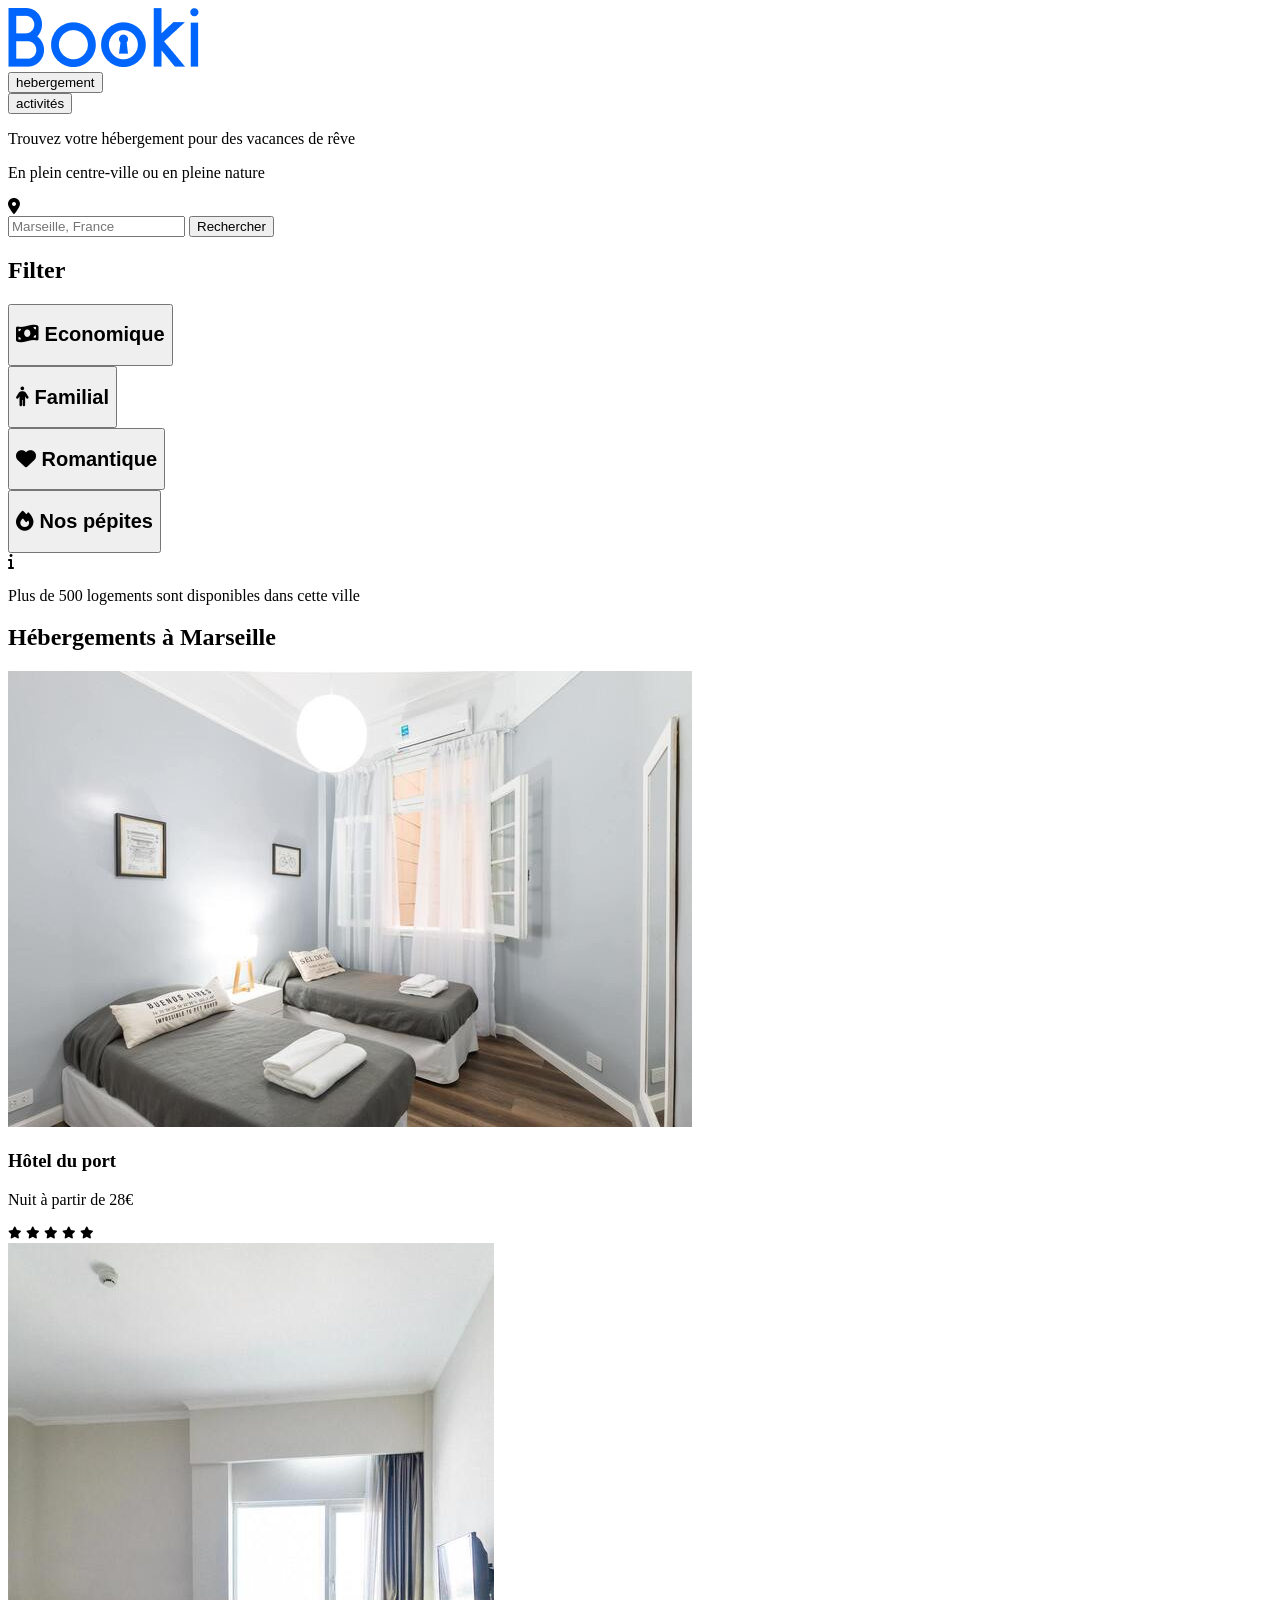
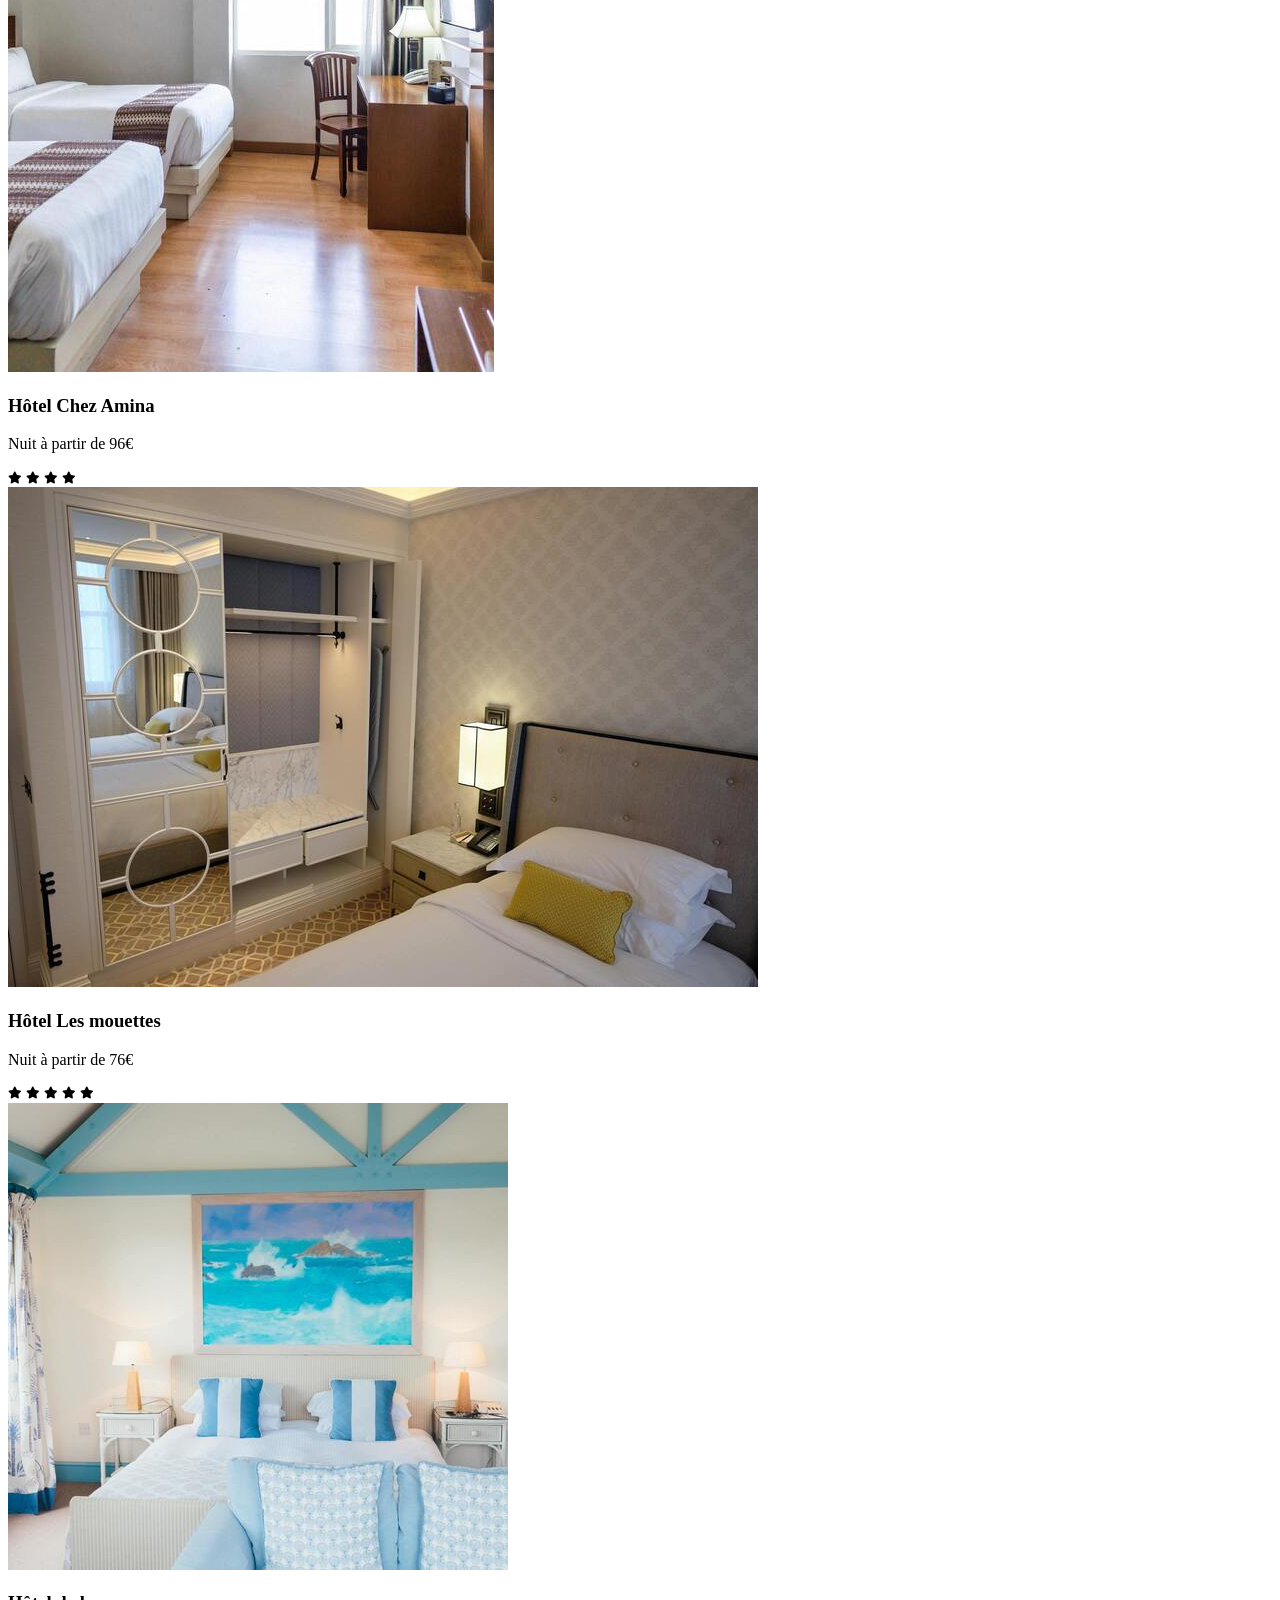
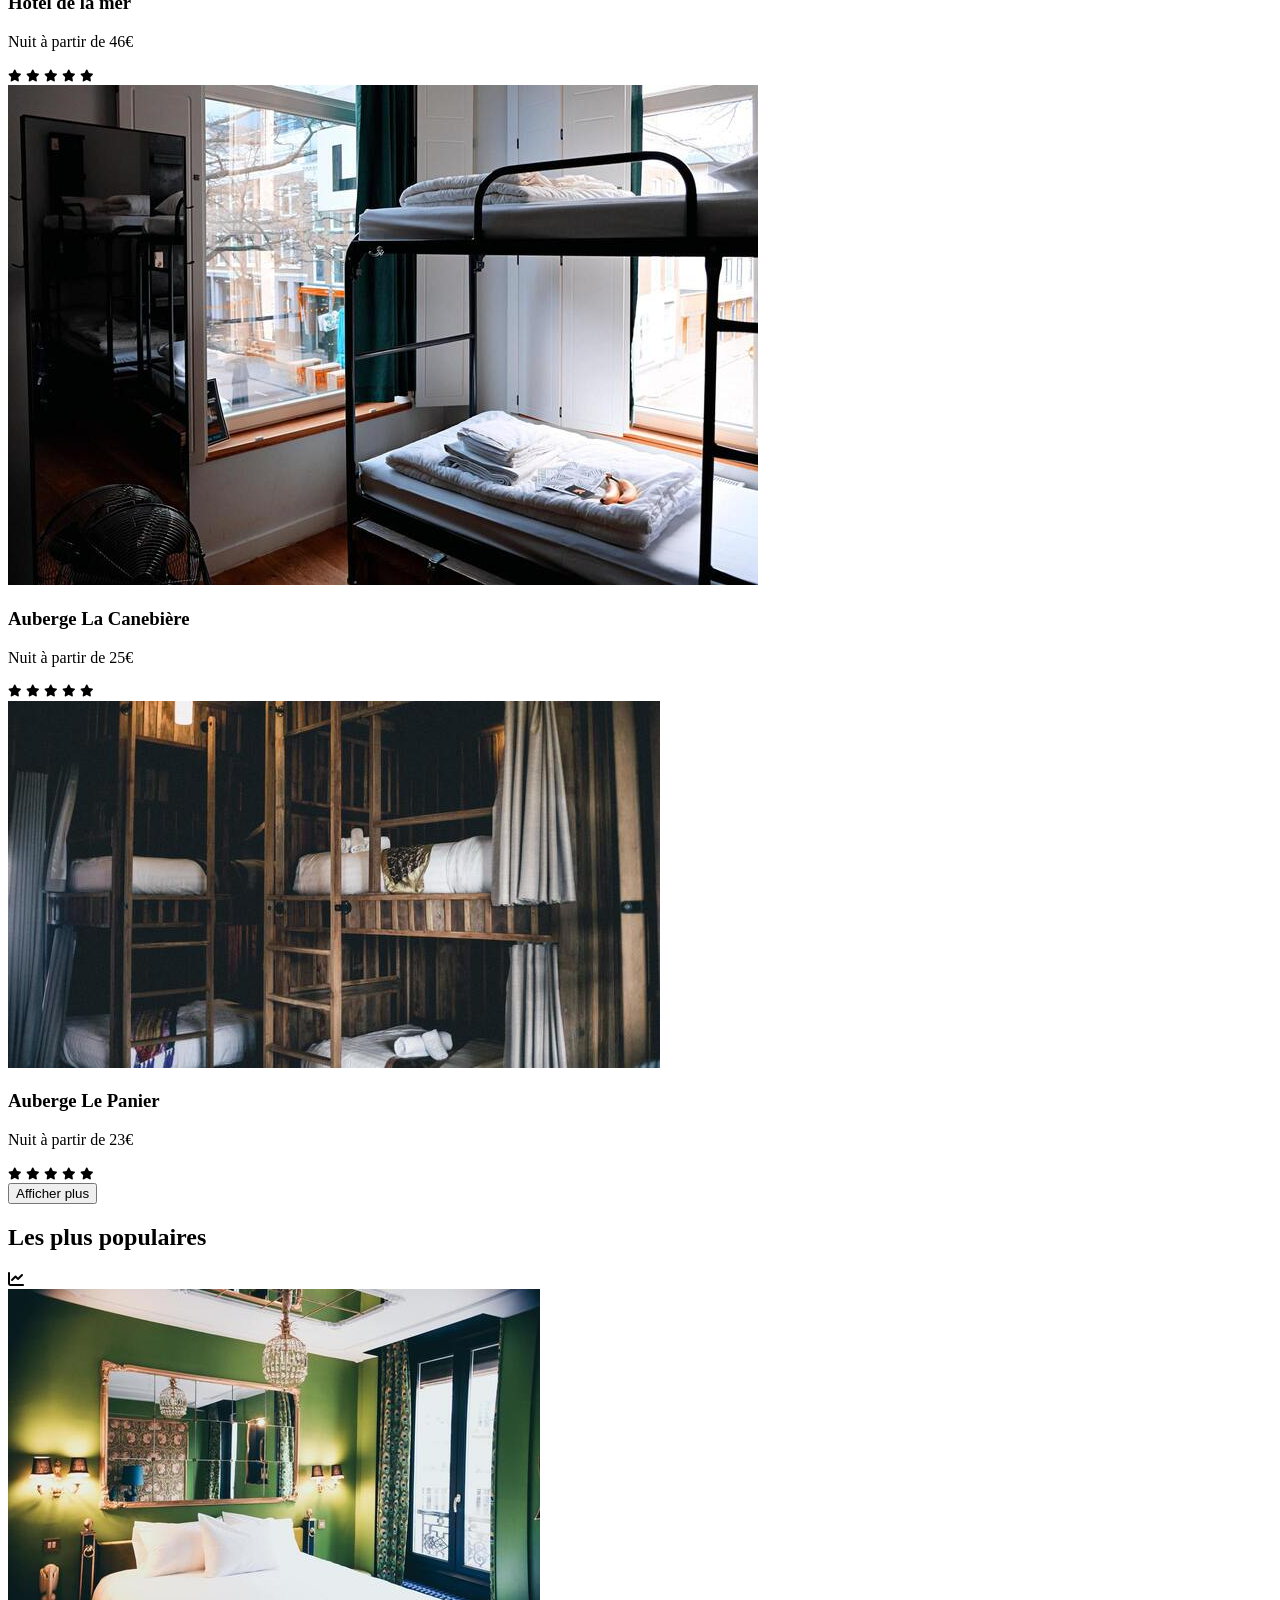
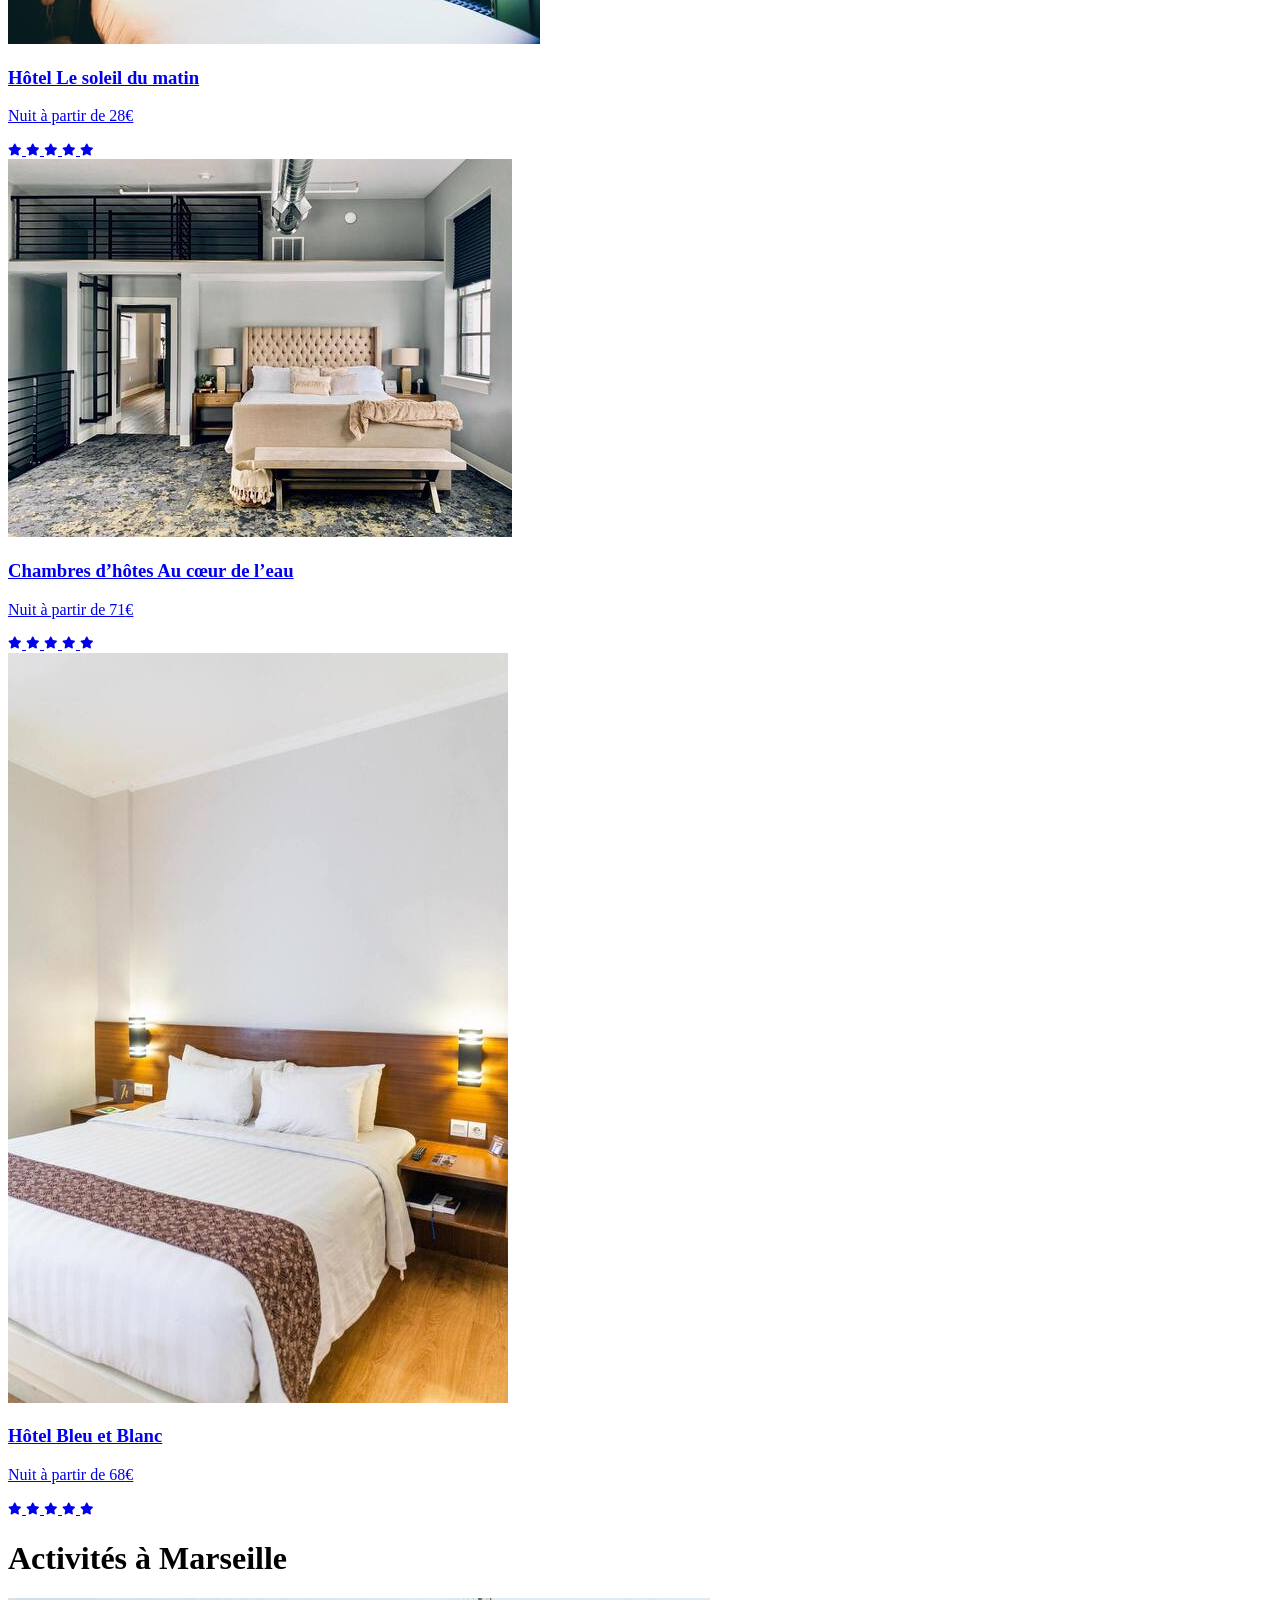
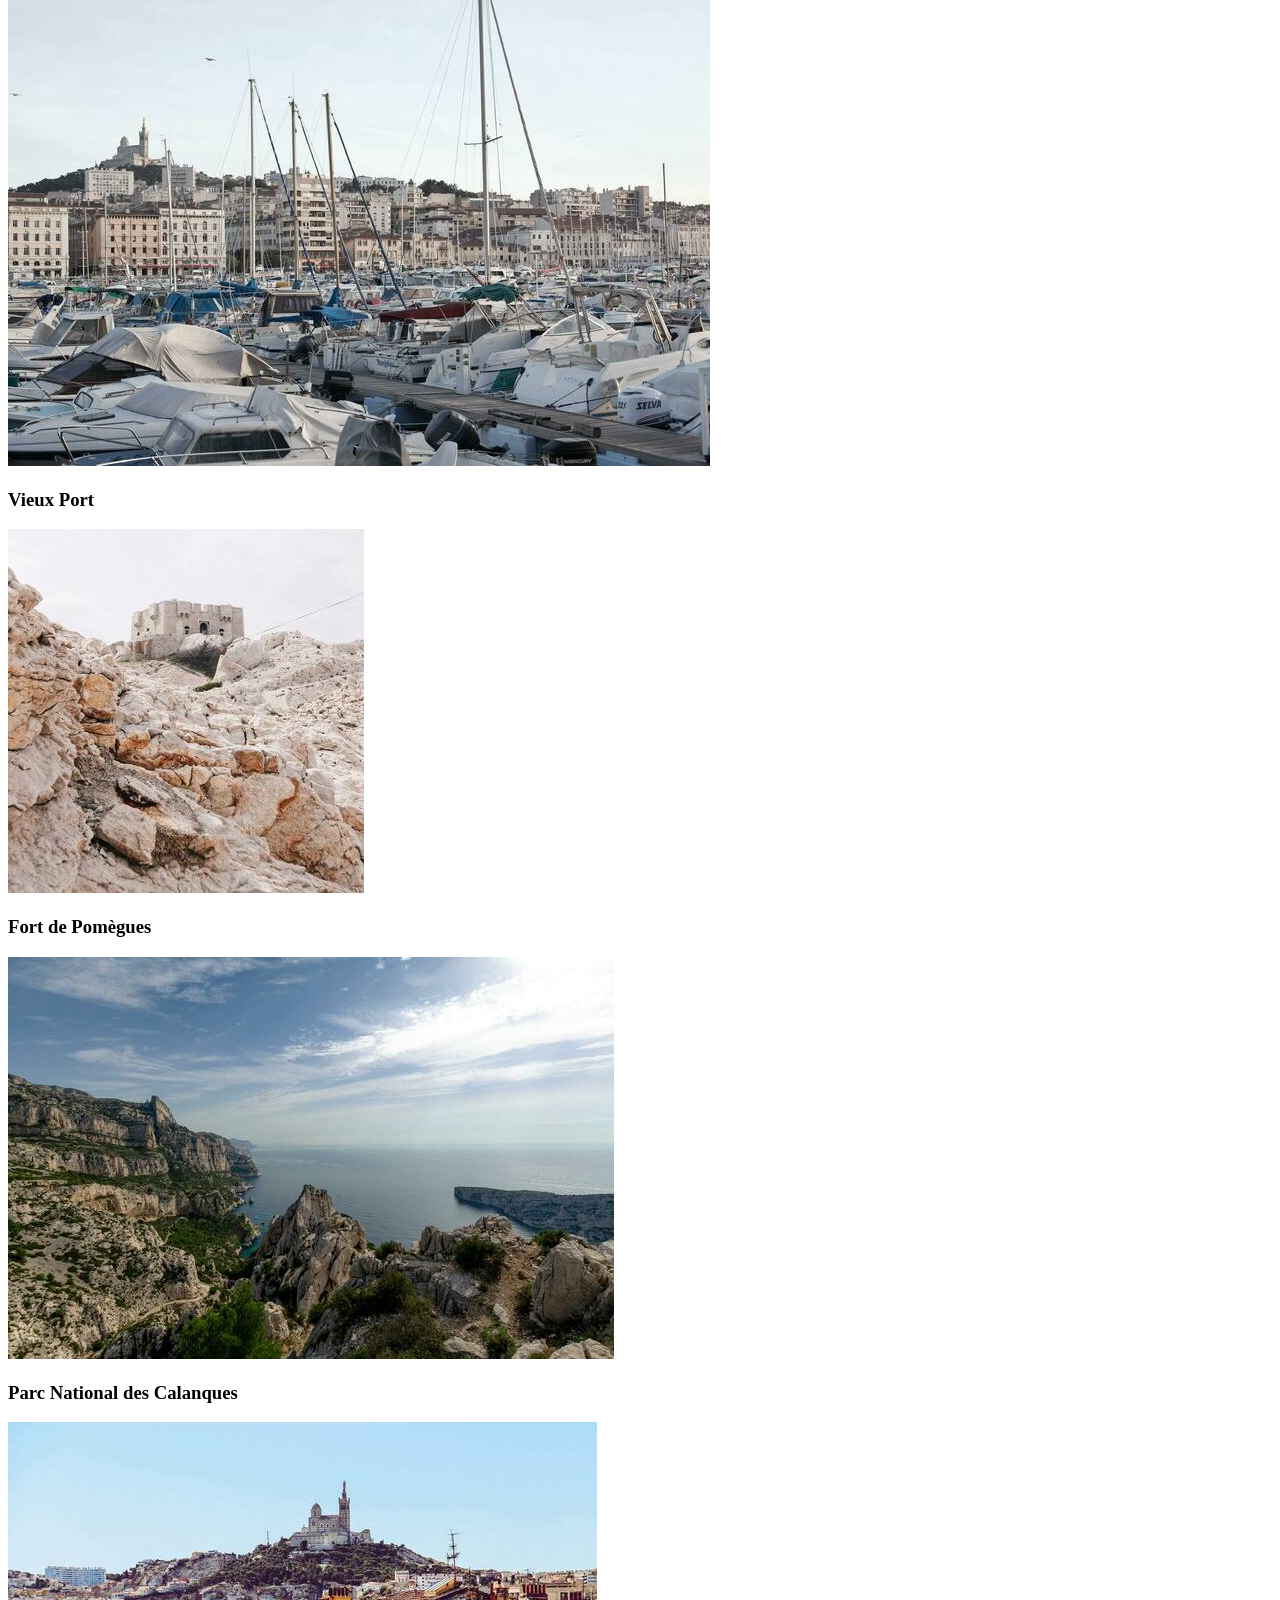
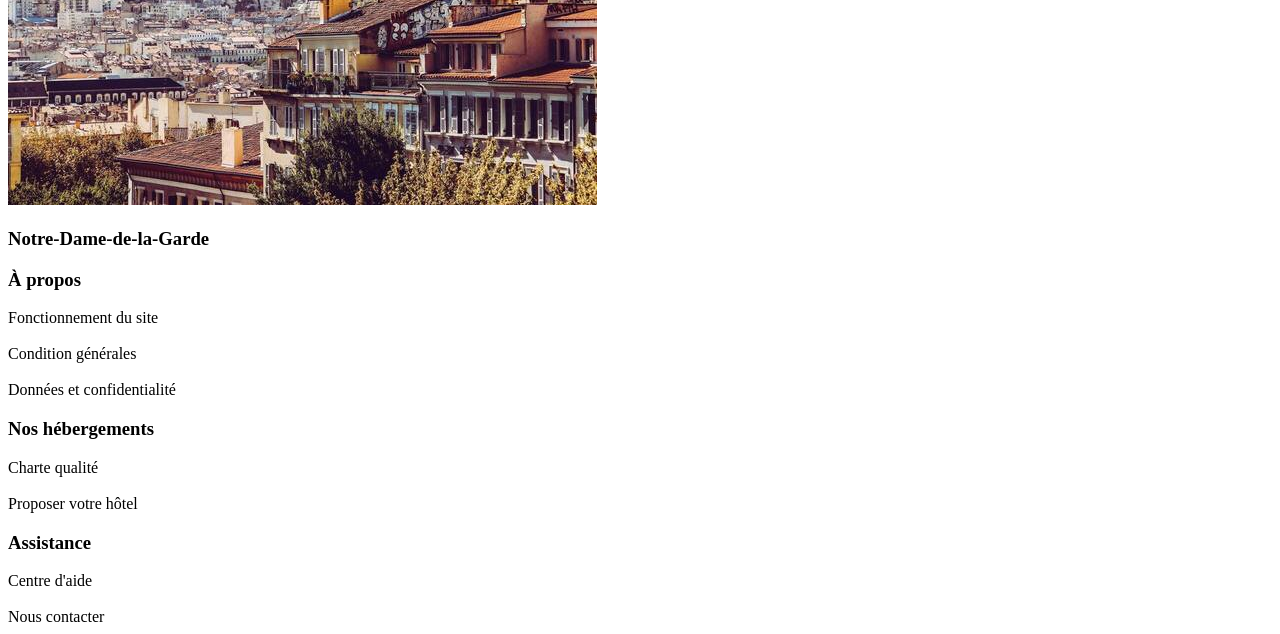
==== index.html @ c24524ce "update structure" ====
<!DOCTYPE html>
<html lang="fr">

<head>
    <meta charset="UTF-8">
    <meta name="viewport" content="width=device-width, initial-scale=1.0">
    <title>Booki</title>
    <link rel="preconnect" href="https://fonts.googleapis.com">
    <link rel="preconnect" href="https://fonts.gstatic.com" crossorigin>
    <link href="https://fonts.googleapis.com/css2?family=Raleway:wght@400;500;700&display=swap" rel="stylesheet">
    <link rel="stylesheet" href="https://cdnjs.cloudflare.com/ajax/libs/font-awesome/6.2.1/css/all.min.css"
        integrity="sha512-MV7K8+y+gLIBoVD59lQIYicR65iaqukzvf/nwasF0nqhPay5w/9lJmVM2hMDcnK1OnMGCdVK+iQrJ7lzPJQd1w=="
        crossorigin="anonymous" referrerpolicy="no-referrer" />
    <link rel="stylesheet" href="css/style.css">
</head>

<body>
    <div class="main-container">
        <header>
			<div class="Reservia">
				<div class="logo">
					<div class= "group12">
						<!--il manque vector2 et elipse-->
					</div>
				</div>
				<div class="booki">
					<img src="./images/logo/Booki.png" alt="">
				</div>
			</div>
			<div class="menu">
				<div class="buttons">
					<div class="btn-hebergement">
						<!-- <button class="btn" type="button"> hebergement</button> -->
                        <input type="submit" name="submit2" class="submit2" value="hebergement"/>
					</div>
					<div class="btn-activites">
						<!-- <button class="bouton" type="button"> activités</button> -->
                         <input type="submit" name="submit3" class="submit3" value="activités"/>
					</div>
				</div>
			</div>
		</header>
		<div class= "info-group">
			<div class="headline">
				<p id="p1">Trouvez votre hébergement pour des vacances de rêve</p>
				<p>En plein centre-ville ou en pleine nature</p>
			</div>
            <p> </p>
            <p> </p>
			<div class="search-bar">
				<div class="group15">
					<div class="rectangle14">
						<i class="fa-solid fa-location-dot"></i>
					</div>
				</div>
				<div class="button-search-desktop">
					<form>
						<input type="text" name="text" class="search" placeholder="Marseille, France"/>
						<input type="submit" name="submit" class="submit" value="Rechercher" />
					</form>
				</div>
			</div>
            <!--<div>
                <p> </p><br>
                <p> </p>
            </div>-->
            <h2 class="filter">Filter</h2>
			<div class="filter-bar">
				
				<div class="filter1">
					<div class="icon1">
						<button class="favorite-styled" type="button"><h2><i class="fa-solid fa-money-bill-wave"></i> Economique</h2></button>
					</div>
					<!--<div>
						<h2><a>Economique</a></h2>
					</div>-->
				</div>
				<div class="filter2">
					<div class="icon2">
						<!--<input type="button" name="familial" value="familial"/>-->
						<button class="favorite-styled" type="button"><h2><i class="fa-solid fa-person"></i> Familial</h2></button>
					</div>
				</div>
				<div class="filter3">
					<div class="icon3">
						<button class="favorite-styled" type="button"><h2><i class="fa-solid fa-heart"></i> Romantique</h2></button>
					</div>
				</div>
				<div class="filter4">
					<div class="icon4">
						<button class="favorite-styled" type="button"><h2><i class="fa-solid fa-fire"></i> Nos pépites</h2></button>
					</div>
				</div>
			</div>
			<div class="infobar">
                <div class="icon5">
                    <i class="fa-solid fa-info"></i>
                </div>
                <div>
				    <p>Plus de 500 logements sont disponibles dans cette ville</p>
                </div>
			</div>
			<!-- <div class="group"> -->
				
			<!-- </div> -->
		</div>
<!--Fin de info-group; début de section-group-->
        <main>
            <div class="hebergements-and-populaires">
                <section class="hebergements"><!--Ebergement de Marseille; 6 images-->
					<div>
						<h2 class="section-title">Hébergements à Marseille</h2>
					</div>
					<div class="hebergements-cards">
						<!--<div class="hebergements-cards1">-->
							<article class="card">
                                
								<div class="card-content1">
                                    <div class="card-img1">
                                        <img src="./images/hebergements/fred-kleber.jpg" alt="" id="hbg-img1">
                                    </div>
									<div class="card-txt">
										<h3 class="card-title">Hôtel du port</h3>
										<p class="card-subtitle">Nuit à partir de 28<span class="euro">€</span></p>
									</div>
									<div class="card-rating">
										<i class="fa-xs fa-solid fa-star" aria-hidden="true"></i>
										<i class="fa-xs fa-solid fa-star" aria-hidden="true"></i>
										<i class="fa-xs fa-solid fa-star" aria-hidden="true"></i>
										<i class="fa-xs fa-solid fa-star" aria-hidden="true"></i>
										<i class="fa-xs fa-solid fa-star neutral-star" aria-hidden="true"></i>
										<span class="sr-only">Note de 4 sur 5</span>
									</div>
								</div>
							</article>
							<article class="card">
                                
								<div class="card-content">
                                    <div class="card-img">
                                        <img src="./images/hebergements/febrian-zakaria.jpg" alt="" id="hbg-img2">
                                    </div>
									<div class="card-txt">
										<h3 class="card-title">Hôtel Chez Amina</h3>
										<p class="card-subtitle">Nuit à partir de 96<span class="euro">€</span></p>
									</div>
									<div class="card-rating">
										<i class="fa-xs fa-solid fa-star" aria-hidden="true"></i>
										<i class="fa-xs fa-solid fa-star" aria-hidden="true"></i>
										<i class="fa-xs fa-solid fa-star" aria-hidden="true"></i>
										<i class="fa-xs fa-solid fa-star" aria-hidden="true"></i>
										<span class="sr-only">Note de 4 sur 5</span>
									</div>
								</div>
							</article>
							<article class="card">
                                
								<div class="card-content">
                                    <div class="card-img">
                                        <img src="./images/hebergements/reisetopia.jpg" alt="" id="hbg-img3">
                                    </div>
									<div class="card-txt">
										<h3 class="card-title">Hôtel Les mouettes</h3>
										<p class="card-subtitle">Nuit à partir de 76<span class="euro">€</span></p>
									</div>
									<div class="card-rating">
										<i class="fa-xs fa-solid fa-star" aria-hidden="true"></i>
										<i class="fa-xs fa-solid fa-star" aria-hidden="true"></i>
										<i class="fa-xs fa-solid fa-star" aria-hidden="true"></i>
										<i class="fa-xs fa-solid fa-star" aria-hidden="true"></i>
										<i class="fa-xs fa-solid fa-star neutral-star" aria-hidden="true"></i>
										<span class="sr-only">Note de 4 sur 5</span>
									</div>
								</div>
							</article>
						<!--</div>-->
						<!--<div class="hebergements-cards2">-->
							<article class="card">
                                
								<div class="card-content">
                                    <div class="card-img">
                                        <img src="./images/hebergements/annie-spratt.jpg" alt="" id="hbg-img4">
                                    </div>
									<div class="card-txt">
										<h3 class="card-title">Hôtel de la mer</h3>
										<p class="card-subtitle">Nuit à partir de 46<span class="euro">€</span></p>
									</div>
									<div class="card-rating">
										<i class="fa-xs fa-solid fa-star" aria-hidden="true"></i>
										<i class="fa-xs fa-solid fa-star" aria-hidden="true"></i>
										<i class="fa-xs fa-solid fa-star" aria-hidden="true"></i>
										<i class="fa-xs fa-solid fa-star" aria-hidden="true"></i>
										<i class="fa-xs fa-solid fa-star neutral-star" aria-hidden="true"></i>
										<span class="sr-only">Note de 4 sur 5</span>
									</div>
								</div>
							</article>
							<article class="card">

								<div class="card-content">
                                    <div class="card-img">
                                        <img src="./images/hebergements/marcus-loke.jpg" alt="" id="hbg-img5">
                                    </div>
									<div class="card-txt">
										<h3 class="card-title">Auberge La Canebière</h3>
										<p class="card-subtitle">Nuit à partir de 25<span class="euro">€</span></p>
									</div>
									<div class="card-rating">
										<i class="fa-xs fa-solid fa-star" aria-hidden="true"></i>
										<i class="fa-xs fa-solid fa-star" aria-hidden="true"></i>
										<i class="fa-xs fa-solid fa-star" aria-hidden="true"></i>
										<i class="fa-xs fa-solid fa-star" aria-hidden="true"></i>
										<i class="fa-xs fa-solid fa-star neutral-star" aria-hidden="true"></i>
										<span class="sr-only">Note de 4 sur 5</span>
									</div>
								</div>
							</article>
							<article class="card">
                               
								<div class="card-content">
                                    <div class="card-img">
                                        <img src="./images/hebergements/nicate-lee.jpg" alt="" id="hbg-img6">
                                    </div>
									<div class="card-txt">
										<h3 class="card-title">Auberge Le Panier</h3>
										<p class="card-subtitle">Nuit à partir de 23<span class="euro">€</span></p>
									</div>
									<div class="card-rating">
										<i class="fa-xs fa-solid fa-star" aria-hidden="true"></i>
										<i class="fa-xs fa-solid fa-star" aria-hidden="true"></i>
										<i class="fa-xs fa-solid fa-star" aria-hidden="true"></i>
										<i class="fa-xs fa-solid fa-star" aria-hidden="true"></i>
										<i class="fa-xs fa-solid fa-star neutral-star" aria-hidden="true"></i>
										<span class="sr-only">Note de 4 sur 5</span>
									</div>
								</div>
							</article>
						<!--</div>-->
                        <div class="affiche">
                          <button type="button" class="texte1">Afficher plus</button>
                          <!-- <button type="button" class="texte2"><h3>Afficher plus </h3></button> -->
                        </div>
                    </div>
                </section>
                <section class="populaires">
                    <div class="populaires-title">
                        <h2 class="section-title">Les plus populaires</h2>
                        <i class="fa-solid fa-chart-line" aria-hidden="true"></i>
                    </div>
                    <div class="populaires-cards">
                        <a href="#">
                            <article class="card">
                                <img src="./images/hebergements/emile-guillemot.jpg" alt="Image de la chambre d'hôtel montrant un lit">
                                <div class="card-content">
                                    <div class="card-txt">
                                        <h3 class="card-title">Hôtel Le soleil du matin</h3>
                                        <p class="card-subtitle">Nuit à partir de 28<span class="euro">€</span></p>
                                    </div>
                                    <div class="card-rating">
                                        <i class="fa-xs fa-solid fa-star" aria-hidden="true"></i>
                                        <i class="fa-xs fa-solid fa-star" aria-hidden="true"></i>
                                        <i class="fa-xs fa-solid fa-star" aria-hidden="true"></i>
                                        <i class="fa-xs fa-solid fa-star" aria-hidden="true"></i>
                                        <i class="fa-xs fa-solid fa-star neutral-star" aria-hidden="true"></i>
                                        <span class="sr-only">Note de 4 sur 5</span>
                                    </div>
                                </div>
                            </article>
                        </a>
                        <a href="#">
                            <article class="card">
                                <img src="./images/hebergements/aw-creative.jpg" alt="Image de la chambre d'hôtel montrant un lit">
                                <div class="card-content">
                                    <div class="card-txt">
                                        <h3 class="card-title">Chambres d’hôtes Au cœur de l’eau</h3>
                                        <p class="card-subtitle">Nuit à partir de 71<span class="euro">€</span></p>
                                    </div>
                                    <div class="card-rating">
                                        <i class="fa-xs fa-solid fa-star" aria-hidden="true"></i>
                                        <i class="fa-xs fa-solid fa-star" aria-hidden="true"></i>
                                        <i class="fa-xs fa-solid fa-star" aria-hidden="true"></i>
                                        <i class="fa-xs fa-solid fa-star" aria-hidden="true"></i>
                                        <i class="fa-xs fa-solid fa-star neutral-star" aria-hidden="true"></i>
                                        <span class="sr-only">Note de 4 sur 5</span>
                                    </div>
                                </div>
                            </article>
                        </a>
                        <a href="#">
                            <article class="card">
                                <img src="./images/hebergements/febrian-zakaria2.jpg" alt="Image de la chambre d'hôtel montrant un lit">
                                <div class="card-content">
                                    <div class="card-txt">
                                        <h3 class="card-title">Hôtel Bleu et Blanc</h3>
                                        <p class="card-subtitle">Nuit à partir de 68<span class="euro">€</span></p>
                                    </div>
                                    <div class="card-rating">
                                        <i class="fa-xs fa-solid fa-star" aria-hidden="true"></i>
                                        <i class="fa-xs fa-solid fa-star" aria-hidden="true"></i>
                                        <i class="fa-xs fa-solid fa-star" aria-hidden="true"></i>
                                        <i class="fa-xs fa-solid fa-star" aria-hidden="true"></i>
                                        <i class="fa-xs fa-solid fa-star neutral-star" aria-hidden="true"></i>
                                        <span class="sr-only">Note de 4 sur 5</span>
                                    </div>
                                </div>
                            </article>
                        </a>
                    </div>
                </section>
            </div>
        </main>
<!--fin de section-group; début de section-activités-->
		<div class="activites">
			<h1>Activités à Marseille</h1>
			<div class="frame14">
				<div class="card1">
					<img src="./images/activites/reno-laithienne.jpg" alt="" id="img1">
					<!--<img src="/images/reno-laithienne.jpg" alt="">-->
					<div class="frame16">
						<h3>Vieux Port</h3>
					</div>
				</div>
				<div class="card2">
					<img src="./images/activites/paul-hermann2.jpg" alt="" id="img2">
					<!--<img src="/images/paul-hermann.jpg" alt="">-->
					<div class="frame16">
						<h3>Fort de Pomègues</h3>
					</div>
				</div>
				<div class="card3">
					<img src="./images/activites/kilyan-sockalingum.jpg" alt="" id="img3">
					<!--<img src="/images/kilyan-sockalingum.jpg" alt="">-->
					<div class="frame16">
						<h3>Parc National des Calanques</h3>
					</div>
				</div>
				<div class="card4">
					<img src="./images/activites/florian-wehde.jpg" alt="" id="img4">
					<!--<img src="/images/florian-wehde.jpg" alt="">-->
					<div class="frame16">
						<h3>Notre-Dame-de-la-Garde</h3>
					</div>
				</div>
			</div>
		</div>
		<footer>
            <div class="footer">
				<div class="A-propos">
					<h3>À propos</h3>
					<div class="A-propos-content">
						<div class="A-propos-txt">
							
							
								<a>Fonctionnement du site</a><br><br>
								<a>Condition générales</a><br><br>
								<a>Données et confidentialité</a>
                            
							
						</div>
					</div>			
					<!--<nav>
						<ul>
							<li><a>Fonctionnement du site</a></li>
							<li><a>Condition générales</a></li>
							<li><a>Données et confidentialité</a></li>
						</ul>
					</nav>-->
				</div>
				<div class="Nos-hebergements">
				    <h3>Nos hébergements</h3>
					<div class="Nos-hebergements-content">
						<div class="Nos-hebregements-txt">
						<!--<nav>
						<ul>-->
							<a>Charte qualité</a><br><br>
							<a>Proposer votre hôtel</a>
						<!--</ul>
					</nav>-->
						</div>
					</div>
				</div>
				<div class="Assistance">
				    <h3>Assistance</h3>
					<div class="Assistance-content">
						<div class="Assistance-txt">
					
					<!--<nav>
						<ul>-->
							<a>Centre d'aide</a><br><br>
							<a>Nous contacter</a>
						<!--</ul>
					</nav>-->
						</div>
					</div>
				</div>
            </div>
		</footer>
    </div>
</body>

</html>
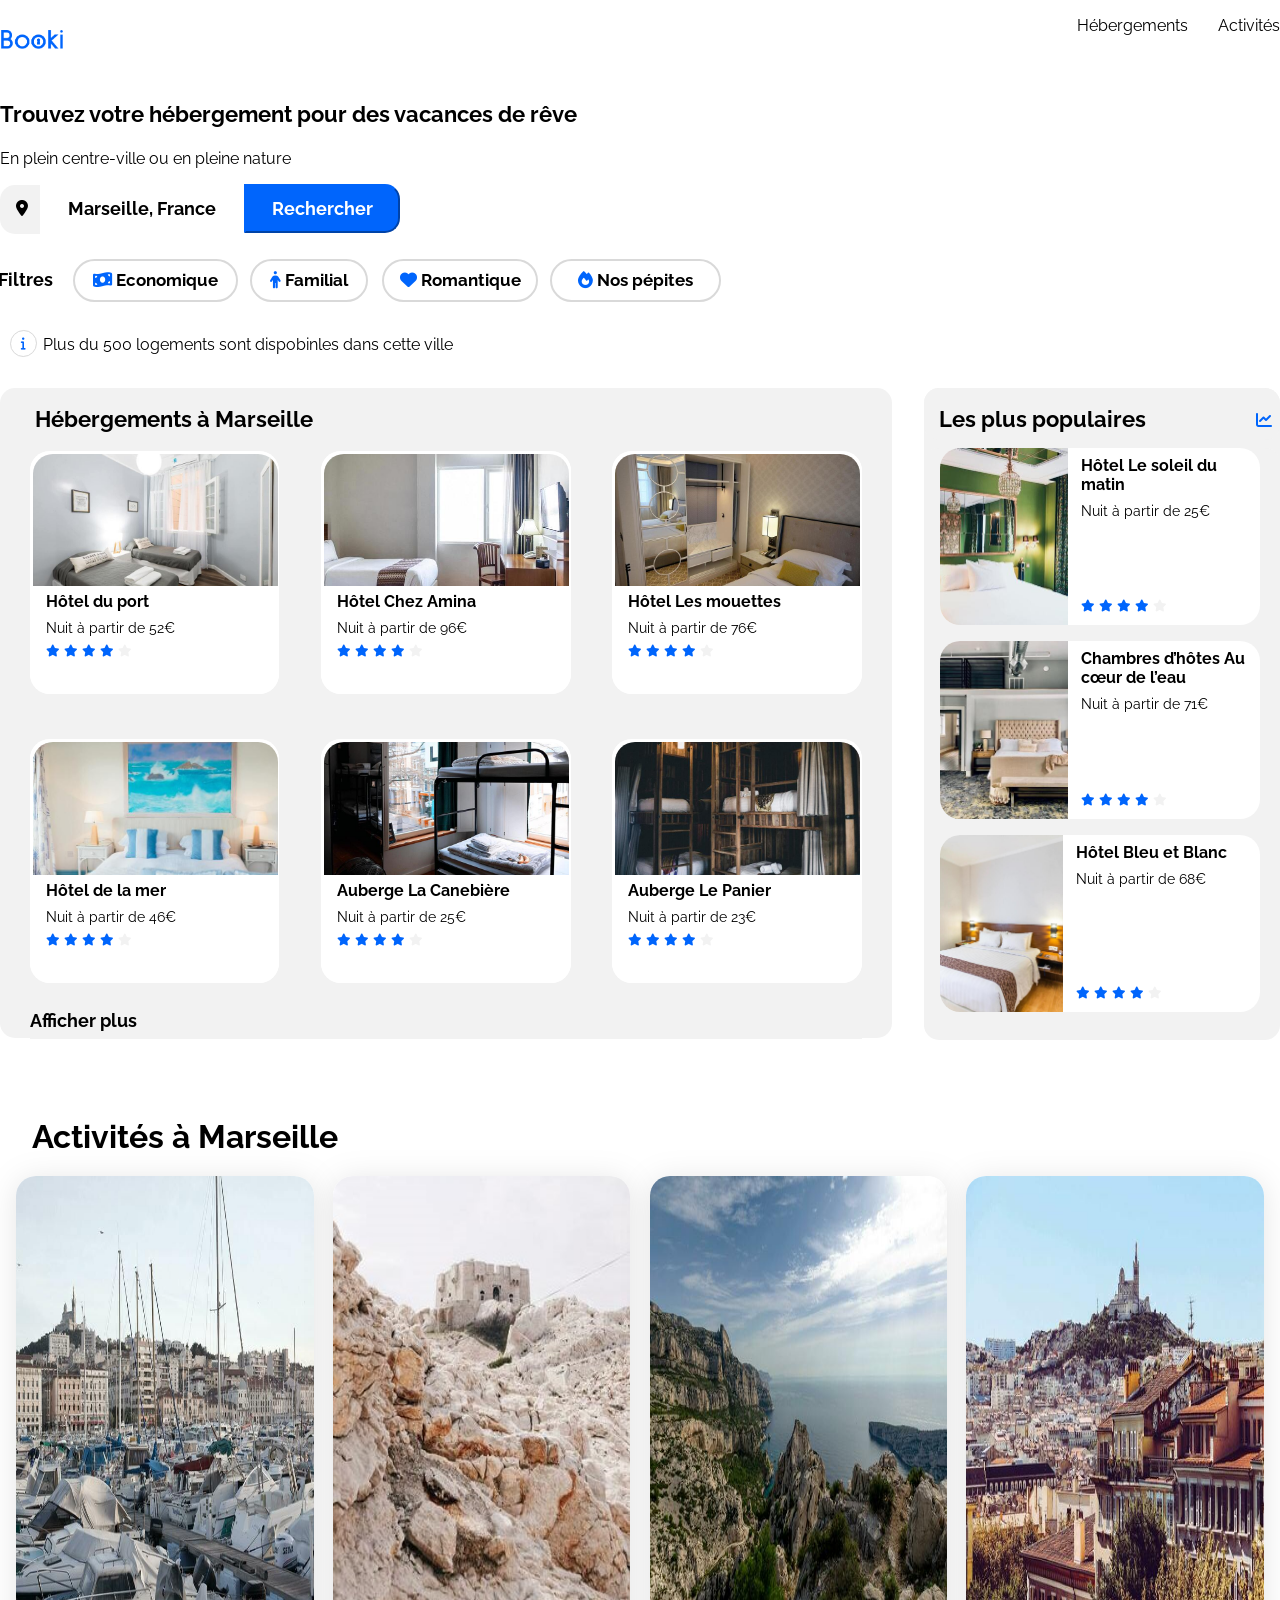
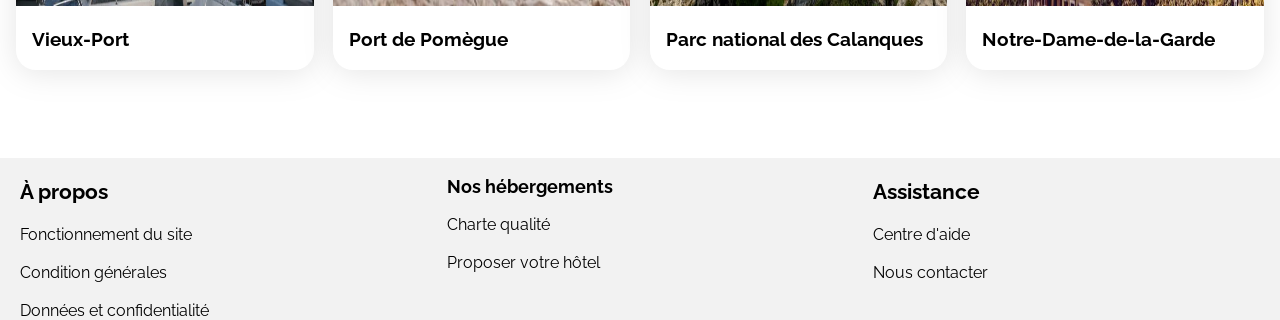
==== commit 0ada63c1: "Add files via upload" ====
--- a/index.html
+++ b/index.html
@@ -1,400 +1,366 @@
-<!DOCTYPE html>
-<html lang="fr">
-
-<head>
-    <meta charset="UTF-8">
-    <meta name="viewport" content="width=device-width, initial-scale=1.0">
-    <title>Booki</title>
-    <link rel="preconnect" href="https://fonts.googleapis.com">
-    <link rel="preconnect" href="https://fonts.gstatic.com" crossorigin>
-    <link href="https://fonts.googleapis.com/css2?family=Raleway:wght@400;500;700&display=swap" rel="stylesheet">
-    <link rel="stylesheet" href="https://cdnjs.cloudflare.com/ajax/libs/font-awesome/6.2.1/css/all.min.css"
-        integrity="sha512-MV7K8+y+gLIBoVD59lQIYicR65iaqukzvf/nwasF0nqhPay5w/9lJmVM2hMDcnK1OnMGCdVK+iQrJ7lzPJQd1w=="
-        crossorigin="anonymous" referrerpolicy="no-referrer" />
-    <link rel="stylesheet" href="css/style.css">
-</head>
-
-<body>
-    <div class="main-container">
-        <header>
-			<div class="Reservia">
-				<div class="logo">
-					<div class= "group12">
-						<!--il manque vector2 et elipse-->
-					</div>
-				</div>
-				<div class="booki">
-					<img src="./images/logo/Booki.png" alt="">
-				</div>
-			</div>
-			<div class="menu">
-				<div class="buttons">
-					<div class="btn-hebergement">
-						<!-- <button class="btn" type="button"> hebergement</button> -->
-                        <input type="submit" name="submit2" class="submit2" value="hebergement"/>
-					</div>
-					<div class="btn-activites">
-						<!-- <button class="bouton" type="button"> activités</button> -->
-                         <input type="submit" name="submit3" class="submit3" value="activités"/>
-					</div>
-				</div>
-			</div>
-		</header>
-		<div class= "info-group">
-			<div class="headline">
-				<p id="p1">Trouvez votre hébergement pour des vacances de rêve</p>
-				<p>En plein centre-ville ou en pleine nature</p>
-			</div>
-            <p> </p>
-            <p> </p>
-			<div class="search-bar">
-				<div class="group15">
-					<div class="rectangle14">
-						<i class="fa-solid fa-location-dot"></i>
-					</div>
-				</div>
-				<div class="button-search-desktop">
-					<form>
-						<input type="text" name="text" class="search" placeholder="Marseille, France"/>
-						<input type="submit" name="submit" class="submit" value="Rechercher" />
-					</form>
-				</div>
-			</div>
-            <!--<div>
-                <p> </p><br>
-                <p> </p>
-            </div>-->
-            <h2 class="filter">Filter</h2>
-			<div class="filter-bar">
-				
-				<div class="filter1">
-					<div class="icon1">
-						<button class="favorite-styled" type="button"><h2><i class="fa-solid fa-money-bill-wave"></i> Economique</h2></button>
-					</div>
-					<!--<div>
-						<h2><a>Economique</a></h2>
-					</div>-->
-				</div>
-				<div class="filter2">
-					<div class="icon2">
-						<!--<input type="button" name="familial" value="familial"/>-->
-						<button class="favorite-styled" type="button"><h2><i class="fa-solid fa-person"></i> Familial</h2></button>
-					</div>
-				</div>
-				<div class="filter3">
-					<div class="icon3">
-						<button class="favorite-styled" type="button"><h2><i class="fa-solid fa-heart"></i> Romantique</h2></button>
-					</div>
-				</div>
-				<div class="filter4">
-					<div class="icon4">
-						<button class="favorite-styled" type="button"><h2><i class="fa-solid fa-fire"></i> Nos pépites</h2></button>
-					</div>
-				</div>
-			</div>
-			<div class="infobar">
-                <div class="icon5">
-                    <i class="fa-solid fa-info"></i>
-                </div>
-                <div>
-				    <p>Plus de 500 logements sont disponibles dans cette ville</p>
-                </div>
-			</div>
-			<!-- <div class="group"> -->
-				
-			<!-- </div> -->
-		</div>
-<!--Fin de info-group; début de section-group-->
-        <main>
-            <div class="hebergements-and-populaires">
-                <section class="hebergements"><!--Ebergement de Marseille; 6 images-->
-					<div>
-						<h2 class="section-title">Hébergements à Marseille</h2>
-					</div>
-					<div class="hebergements-cards">
-						<!--<div class="hebergements-cards1">-->
-							<article class="card">
-                                
-								<div class="card-content1">
-                                    <div class="card-img1">
-                                        <img src="./images/hebergements/fred-kleber.jpg" alt="" id="hbg-img1">
-                                    </div>
-									<div class="card-txt">
-										<h3 class="card-title">Hôtel du port</h3>
-										<p class="card-subtitle">Nuit à partir de 28<span class="euro">€</span></p>
-									</div>
-									<div class="card-rating">
-										<i class="fa-xs fa-solid fa-star" aria-hidden="true"></i>
-										<i class="fa-xs fa-solid fa-star" aria-hidden="true"></i>
-										<i class="fa-xs fa-solid fa-star" aria-hidden="true"></i>
-										<i class="fa-xs fa-solid fa-star" aria-hidden="true"></i>
-										<i class="fa-xs fa-solid fa-star neutral-star" aria-hidden="true"></i>
-										<span class="sr-only">Note de 4 sur 5</span>
-									</div>
-								</div>
-							</article>
-							<article class="card">
-                                
-								<div class="card-content">
-                                    <div class="card-img">
-                                        <img src="./images/hebergements/febrian-zakaria.jpg" alt="" id="hbg-img2">
-                                    </div>
-									<div class="card-txt">
-										<h3 class="card-title">Hôtel Chez Amina</h3>
-										<p class="card-subtitle">Nuit à partir de 96<span class="euro">€</span></p>
-									</div>
-									<div class="card-rating">
-										<i class="fa-xs fa-solid fa-star" aria-hidden="true"></i>
-										<i class="fa-xs fa-solid fa-star" aria-hidden="true"></i>
-										<i class="fa-xs fa-solid fa-star" aria-hidden="true"></i>
-										<i class="fa-xs fa-solid fa-star" aria-hidden="true"></i>
-										<span class="sr-only">Note de 4 sur 5</span>
-									</div>
-								</div>
-							</article>
-							<article class="card">
-                                
-								<div class="card-content">
-                                    <div class="card-img">
-                                        <img src="./images/hebergements/reisetopia.jpg" alt="" id="hbg-img3">
-                                    </div>
-									<div class="card-txt">
-										<h3 class="card-title">Hôtel Les mouettes</h3>
-										<p class="card-subtitle">Nuit à partir de 76<span class="euro">€</span></p>
-									</div>
-									<div class="card-rating">
-										<i class="fa-xs fa-solid fa-star" aria-hidden="true"></i>
-										<i class="fa-xs fa-solid fa-star" aria-hidden="true"></i>
-										<i class="fa-xs fa-solid fa-star" aria-hidden="true"></i>
-										<i class="fa-xs fa-solid fa-star" aria-hidden="true"></i>
-										<i class="fa-xs fa-solid fa-star neutral-star" aria-hidden="true"></i>
-										<span class="sr-only">Note de 4 sur 5</span>
-									</div>
-								</div>
-							</article>
-						<!--</div>-->
-						<!--<div class="hebergements-cards2">-->
-							<article class="card">
-                                
-								<div class="card-content">
-                                    <div class="card-img">
-                                        <img src="./images/hebergements/annie-spratt.jpg" alt="" id="hbg-img4">
-                                    </div>
-									<div class="card-txt">
-										<h3 class="card-title">Hôtel de la mer</h3>
-										<p class="card-subtitle">Nuit à partir de 46<span class="euro">€</span></p>
-									</div>
-									<div class="card-rating">
-										<i class="fa-xs fa-solid fa-star" aria-hidden="true"></i>
-										<i class="fa-xs fa-solid fa-star" aria-hidden="true"></i>
-										<i class="fa-xs fa-solid fa-star" aria-hidden="true"></i>
-										<i class="fa-xs fa-solid fa-star" aria-hidden="true"></i>
-										<i class="fa-xs fa-solid fa-star neutral-star" aria-hidden="true"></i>
-										<span class="sr-only">Note de 4 sur 5</span>
-									</div>
-								</div>
-							</article>
-							<article class="card">
-
-								<div class="card-content">
-                                    <div class="card-img">
-                                        <img src="./images/hebergements/marcus-loke.jpg" alt="" id="hbg-img5">
-                                    </div>
-									<div class="card-txt">
-										<h3 class="card-title">Auberge La Canebière</h3>
-										<p class="card-subtitle">Nuit à partir de 25<span class="euro">€</span></p>
-									</div>
-									<div class="card-rating">
-										<i class="fa-xs fa-solid fa-star" aria-hidden="true"></i>
-										<i class="fa-xs fa-solid fa-star" aria-hidden="true"></i>
-										<i class="fa-xs fa-solid fa-star" aria-hidden="true"></i>
-										<i class="fa-xs fa-solid fa-star" aria-hidden="true"></i>
-										<i class="fa-xs fa-solid fa-star neutral-star" aria-hidden="true"></i>
-										<span class="sr-only">Note de 4 sur 5</span>
-									</div>
-								</div>
-							</article>
-							<article class="card">
-                               
-								<div class="card-content">
-                                    <div class="card-img">
-                                        <img src="./images/hebergements/nicate-lee.jpg" alt="" id="hbg-img6">
-                                    </div>
-									<div class="card-txt">
-										<h3 class="card-title">Auberge Le Panier</h3>
-										<p class="card-subtitle">Nuit à partir de 23<span class="euro">€</span></p>
-									</div>
-									<div class="card-rating">
-										<i class="fa-xs fa-solid fa-star" aria-hidden="true"></i>
-										<i class="fa-xs fa-solid fa-star" aria-hidden="true"></i>
-										<i class="fa-xs fa-solid fa-star" aria-hidden="true"></i>
-										<i class="fa-xs fa-solid fa-star" aria-hidden="true"></i>
-										<i class="fa-xs fa-solid fa-star neutral-star" aria-hidden="true"></i>
-										<span class="sr-only">Note de 4 sur 5</span>
-									</div>
-								</div>
-							</article>
-						<!--</div>-->
-                        <div class="affiche">
-                          <button type="button" class="texte1">Afficher plus</button>
-                          <!-- <button type="button" class="texte2"><h3>Afficher plus </h3></button> -->
-                        </div>
-                    </div>
-                </section>
-                <section class="populaires">
-                    <div class="populaires-title">
-                        <h2 class="section-title">Les plus populaires</h2>
-                        <i class="fa-solid fa-chart-line" aria-hidden="true"></i>
-                    </div>
-                    <div class="populaires-cards">
-                        <a href="#">
-                            <article class="card">
-                                <img src="./images/hebergements/emile-guillemot.jpg" alt="Image de la chambre d'hôtel montrant un lit">
-                                <div class="card-content">
-                                    <div class="card-txt">
-                                        <h3 class="card-title">Hôtel Le soleil du matin</h3>
-                                        <p class="card-subtitle">Nuit à partir de 28<span class="euro">€</span></p>
-                                    </div>
-                                    <div class="card-rating">
-                                        <i class="fa-xs fa-solid fa-star" aria-hidden="true"></i>
-                                        <i class="fa-xs fa-solid fa-star" aria-hidden="true"></i>
-                                        <i class="fa-xs fa-solid fa-star" aria-hidden="true"></i>
-                                        <i class="fa-xs fa-solid fa-star" aria-hidden="true"></i>
-                                        <i class="fa-xs fa-solid fa-star neutral-star" aria-hidden="true"></i>
-                                        <span class="sr-only">Note de 4 sur 5</span>
-                                    </div>
-                                </div>
-                            </article>
-                        </a>
-                        <a href="#">
-                            <article class="card">
-                                <img src="./images/hebergements/aw-creative.jpg" alt="Image de la chambre d'hôtel montrant un lit">
-                                <div class="card-content">
-                                    <div class="card-txt">
-                                        <h3 class="card-title">Chambres d’hôtes Au cœur de l’eau</h3>
-                                        <p class="card-subtitle">Nuit à partir de 71<span class="euro">€</span></p>
-                                    </div>
-                                    <div class="card-rating">
-                                        <i class="fa-xs fa-solid fa-star" aria-hidden="true"></i>
-                                        <i class="fa-xs fa-solid fa-star" aria-hidden="true"></i>
-                                        <i class="fa-xs fa-solid fa-star" aria-hidden="true"></i>
-                                        <i class="fa-xs fa-solid fa-star" aria-hidden="true"></i>
-                                        <i class="fa-xs fa-solid fa-star neutral-star" aria-hidden="true"></i>
-                                        <span class="sr-only">Note de 4 sur 5</span>
-                                    </div>
-                                </div>
-                            </article>
-                        </a>
-                        <a href="#">
-                            <article class="card">
-                                <img src="./images/hebergements/febrian-zakaria2.jpg" alt="Image de la chambre d'hôtel montrant un lit">
-                                <div class="card-content">
-                                    <div class="card-txt">
-                                        <h3 class="card-title">Hôtel Bleu et Blanc</h3>
-                                        <p class="card-subtitle">Nuit à partir de 68<span class="euro">€</span></p>
-                                    </div>
-                                    <div class="card-rating">
-                                        <i class="fa-xs fa-solid fa-star" aria-hidden="true"></i>
-                                        <i class="fa-xs fa-solid fa-star" aria-hidden="true"></i>
-                                        <i class="fa-xs fa-solid fa-star" aria-hidden="true"></i>
-                                        <i class="fa-xs fa-solid fa-star" aria-hidden="true"></i>
-                                        <i class="fa-xs fa-solid fa-star neutral-star" aria-hidden="true"></i>
-                                        <span class="sr-only">Note de 4 sur 5</span>
-                                    </div>
-                                </div>
-                            </article>
-                        </a>
-                    </div>
-                </section>
-            </div>
-        </main>
-<!--fin de section-group; début de section-activités-->
-		<div class="activites">
-			<h1>Activités à Marseille</h1>
-			<div class="frame14">
-				<div class="card1">
-					<img src="./images/activites/reno-laithienne.jpg" alt="" id="img1">
-					<!--<img src="/images/reno-laithienne.jpg" alt="">-->
-					<div class="frame16">
-						<h3>Vieux Port</h3>
-					</div>
-				</div>
-				<div class="card2">
-					<img src="./images/activites/paul-hermann2.jpg" alt="" id="img2">
-					<!--<img src="/images/paul-hermann.jpg" alt="">-->
-					<div class="frame16">
-						<h3>Fort de Pomègues</h3>
-					</div>
-				</div>
-				<div class="card3">
-					<img src="./images/activites/kilyan-sockalingum.jpg" alt="" id="img3">
-					<!--<img src="/images/kilyan-sockalingum.jpg" alt="">-->
-					<div class="frame16">
-						<h3>Parc National des Calanques</h3>
-					</div>
-				</div>
-				<div class="card4">
-					<img src="./images/activites/florian-wehde.jpg" alt="" id="img4">
-					<!--<img src="/images/florian-wehde.jpg" alt="">-->
-					<div class="frame16">
-						<h3>Notre-Dame-de-la-Garde</h3>
-					</div>
-				</div>
-			</div>
-		</div>
-		<footer>
-            <div class="footer">
-				<div class="A-propos">
-					<h3>À propos</h3>
-					<div class="A-propos-content">
-						<div class="A-propos-txt">
-							
-							
-								<a>Fonctionnement du site</a><br><br>
-								<a>Condition générales</a><br><br>
-								<a>Données et confidentialité</a>
-                            
-							
-						</div>
-					</div>			
-					<!--<nav>
-						<ul>
-							<li><a>Fonctionnement du site</a></li>
-							<li><a>Condition générales</a></li>
-							<li><a>Données et confidentialité</a></li>
-						</ul>
-					</nav>-->
-				</div>
-				<div class="Nos-hebergements">
-				    <h3>Nos hébergements</h3>
-					<div class="Nos-hebergements-content">
-						<div class="Nos-hebregements-txt">
-						<!--<nav>
-						<ul>-->
-							<a>Charte qualité</a><br><br>
-							<a>Proposer votre hôtel</a>
-						<!--</ul>
-					</nav>-->
-						</div>
-					</div>
-				</div>
-				<div class="Assistance">
-				    <h3>Assistance</h3>
-					<div class="Assistance-content">
-						<div class="Assistance-txt">
-					
-					<!--<nav>
-						<ul>-->
-							<a>Centre d'aide</a><br><br>
-							<a>Nous contacter</a>
-						<!--</ul>
-					</nav>-->
-						</div>
-					</div>
-				</div>
-            </div>
-		</footer>
-    </div>
-</body>
-
+<!DOCTYPE html>
+<html lang="fr"><!--100%-->
+    <head>
+        <meta charset="UTF-8">
+        <meta name="viewport" content="width=device-width, initial-scale=1.0">
+        <title>Booki</title>
+        <link rel="preconnect" href="https://fonts.googleapis.com">
+        <link rel="preconnect" href="https://fonts.gstatic.com" crossorigin>
+        <link href="https://fonts.googleapis.com/css2?family=Raleway:wght@400;500;700&display=swap" rel="stylesheet">
+        <link rel="stylesheet" href="https://cdnjs.cloudflare.com/ajax/libs/font-awesome/6.2.1/css/all.min.css"
+            integrity="sha512-MV7K8+y+gLIBoVD59lQIYicR65iaqukzvf/nwasF0nqhPay5w/9lJmVM2hMDcnK1OnMGCdVK+iQrJ7lzPJQd1w=="
+            crossorigin="anonymous" referrerpolicy="no-referrer" />
+        <link rel="stylesheet" href="css/style.css">
+    </head>
+
+    <body>
+        <div class="main-container">
+            <header>
+                <div class="reservia">
+                    <div class="logo">
+                        <img src="./images/logo/Booki.png" alt="logo" id="booki">
+                    </div>
+                    <ul class="menu">
+                        <li class="btn-hebergements"><a href="#hebergements">Hébergements</a> </li>
+                        <!--<a href="#hebergements">Hébergements</a>-->
+                        <li class="btn-activites"><a href="#activites">Activités</a> </li>
+                        <!--<a href="#activites">Activités</a>-->
+                        <!--<div class="btn-hebergement">
+                            <input type="submit" name="submit2" class="submit2" value="Hébergement"/>
+                        </div>
+                        <div class="btn-activites">
+                            <input type="submit" name="submit3" class="submit3" value="Activités"/>
+                        </div>-->
+                    </ul>
+                </div>
+            </header>
+                <p id="p1">Trouvez votre hébergement pour des vacances de rêve</p>
+                <p id="p4">En plein centre-ville ou en pleine nature</p>
+            <div class="info-group">
+                <div class="search-bar">
+                    <div class="group15">
+                         <i class="fa-solid fa-location-dot" id="s1"></i>
+                    </div>
+                    <div class="button-searche-desktop-1">
+                        <input type="text" name="text" class="search" placeholder="Marseille, France">
+                    </div>
+                    <div class="button-search-desktop-2">
+                        <input type="submit" name="submit" class="submit" value="Rechercher">
+                    </div>
+                </div>
+                <br>
+                <div class="filter-bar">
+                    <div class="filter-0">
+                        <p id="p2">Filtres</p>
+                    </div>
+                    <div id="filtres">
+                        <ul class="menu-2">
+                            <li class="icon1"><span class="favorite-styled-1"><i class="fa-solid fa-money-bill-wave" id="f1"></i> Economique</span></li>
+                            <li class="icon2"><span class="favorite-styled-2"><i class="fa-solid fa-person" id="f2"></i> Familial</span></li>
+                            <li class="icon3"><span class="favorite-styled-3"><i class="fa-solid fa-heart" id="f3"></i> Romantique</span></li>
+                            <li class="icon4"><span class="favorite-styled-4"><i class="fa-solid fa-fire" id="f4"></i> Nos pépites</span></li>
+                        </ul>
+                    </div>
+                <!--<div id="filtres">
+                        <div class="filter-1">
+                            <div class="icon1">
+                                <button class="favorite-styled-1" type="button"><i class="fa-solid fa-money-bill-wave" id="f1"></i> Economique</button>
+                            </div>
+                        </div>
+                        <div class="filter-2">
+                            <div class="icon2">
+                                <button class="favorite-styled-2" type="button"><i class="fa-solid fa-person" id="f2"></i> Familial</button>
+                            </div>
+                        </div>
+                        <div class="filter-3">
+                            <div class="icon3">
+                                <button class="favorite-styled-3" type="button"><i class="fa-solid fa-heart" id="f3"></i> Romantique</button>
+                            </div>
+                        </div>
+                        <div class="filter-4">
+                            <div class="icon4">
+                                <button class="favorite-styled-4" type="button"><i class="fa-solid fa-fire" id="f4"></i> Nos pépites</button>
+                            </div>
+                        </div>
+                    </div>-->
+                </div>
+                <br>
+                <div class="infobar">
+                    <div class="icon5">
+                        <i class="fa-solid fa-info" id="s2"></i>
+                    </div>
+                    <br>
+                    <div class="text1">
+                        <p id="p3">Plus du 500 logements sont dispobinles dans cette ville</p>
+                    </div>
+                </div>
+            </div>
+            <br>
+            <main>
+                <div class="hebergements-and-populaires">
+                    <section id="hebergements">
+                        <div>
+                            <h2 class="section-title">Hébergements à Marseille</h2>
+                        </div>
+                        <div class="hebergements-cards">
+                            <div class="hebergements-cards-1">
+                                <article class="card">
+                                    <div class="card-content">
+                                        <div class="card-img">
+                                            <img src="./images/hebergements/fred-kleber.jpg" alt="" id="hbg-img1">
+                                        </div>
+                                        <div class="card-txt">
+                                            <h3 class="card-title">Hôtel du port</h3>
+										    <p class="card-subtitle">Nuit à partir de 52<span class="euro">€</span></p>
+                                        </div>
+                                        <div class="card-rating">
+                                            <i class="fa-xs fa-solid fa-star" aria-hidden="true"></i>
+                                            <i class="fa-xs fa-solid fa-star" aria-hidden="true"></i>
+                                            <i class="fa-xs fa-solid fa-star" aria-hidden="true"></i>
+                                            <i class="fa-xs fa-solid fa-star" aria-hidden="true"></i>
+                                            <i class="fa-xs fa-solid fa-star neutral-star" aria-hidden="true" id="no-star1"></i>
+                                            <span class="sr-only">Note de 4 sur 5</span>
+                                        </div>
+                                    </div>
+                                </article>
+                                <article class="card">
+                                    <div class="card-content">
+                                        <div class="card-img">
+                                            <img src="./images/hebergements/febrian-zakaria.jpg" alt="" id="hbg-img2">
+                                        </div>
+                                        <div class="card-txt">
+                                            <h3 class="card-title">Hôtel Chez Amina</h3>
+                                            <p class="card-subtitle">Nuit à partir de 96<span class="euro">€</span></p>
+                                        </div>
+                                        <div class="card-rating">
+                                            <i class="fa-xs fa-solid fa-star" aria-hidden="true"></i>
+                                            <i class="fa-xs fa-solid fa-star" aria-hidden="true"></i>
+                                            <i class="fa-xs fa-solid fa-star" aria-hidden="true"></i>
+                                            <i class="fa-xs fa-solid fa-star" aria-hidden="true"></i>
+                                            <i class="fa-xs fa-solid fa-star neutral-star" aria-hidden="true" id="no-star2"></i>
+                                            <span class="sr-only">Note de 4 sur 5</span>
+                                        </div>
+                                    </div>
+                                </article>
+                                <article class="card">
+                                    <div class="card-content">
+                                        <div class="card-img">
+                                            <img src="./images/hebergements/reisetopia.jpg" alt="" id="hbg-img3">
+                                        </div>
+                                        <div class="card-txt">
+                                            <h3 class="card-title">Hôtel Les mouettes</h3>
+                                            <p class="card-subtitle">Nuit à partir de 76<span class="euro">€</span></p>
+                                        </div>
+                                        <div class="card-rating">
+                                            <i class="fa-xs fa-solid fa-star" aria-hidden="true"></i>
+                                            <i class="fa-xs fa-solid fa-star" aria-hidden="true"></i>
+                                            <i class="fa-xs fa-solid fa-star" aria-hidden="true"></i>
+                                            <i class="fa-xs fa-solid fa-star" aria-hidden="true"></i>
+                                            <i class="fa-xs fa-solid fa-star neutral-star" aria-hidden="true" id="no-star3"></i>
+                                            <span class="sr-only">Note de 4 sur 5</span>
+                                        </div>
+                                    </div>
+                                </article>
+                            </div>
+                            <br>
+                            <div class="hebergements-cards-2">
+                                <article class="card">
+                                    <div class="card-content">
+                                        <div class="card-img">
+                                            <img src="./images/hebergements/annie-spratt.jpg" alt="" id="hbg-img4">
+                                        </div>
+                                        <div class="card-txt">
+                                            <h3 class="card-title">Hôtel de la mer</h3>
+                                            <p class="card-subtitle">Nuit à partir de 46<span class="euro">€</span></p>
+                                        </div>
+                                        <div class="card-rating">
+                                            <i class="fa-xs fa-solid fa-star" aria-hidden="true"></i>
+                                            <i class="fa-xs fa-solid fa-star" aria-hidden="true"></i>
+                                            <i class="fa-xs fa-solid fa-star" aria-hidden="true"></i>
+                                            <i class="fa-xs fa-solid fa-star" aria-hidden="true"></i>
+                                            <i class="fa-xs fa-solid fa-star neutral-star" aria-hidden="true" id="no-star4"></i>
+                                            <span class="sr-only">Note de 4 sur 5</span>
+                                        </div>
+                                    </div>
+                                </article>
+                                <article class="card">
+                                    <div class="card-content">
+                                        <div class="card-img">
+                                            <img src="./images/hebergements/marcus-loke.jpg" alt="" id="hbg-img5">
+                                        </div>
+                                        <div class="card-txt">
+                                            <h3 class="card-title">Auberge La Canebière</h3>
+                                            <p class="card-subtitle">Nuit à partir de 25<span class="euro">€</span></p>
+                                        </div>
+                                        <div class="card-rating">
+                                            <i class="fa-xs fa-solid fa-star" aria-hidden="true"></i>
+                                            <i class="fa-xs fa-solid fa-star" aria-hidden="true"></i>
+                                            <i class="fa-xs fa-solid fa-star" aria-hidden="true"></i>
+                                            <i class="fa-xs fa-solid fa-star" aria-hidden="true"></i>
+                                            <i class="fa-xs fa-solid fa-star neutral-star" aria-hidden="true" id="no-star5"></i>
+                                            <span class="sr-only">Note de 4 sur 5</span>
+                                        </div>
+                                    </div>
+                                </article>
+                                <article class="card">
+                                    <div class="card-content">
+                                        <div class="card-img">
+                                            <img src="./images/hebergements/nicate-lee.jpg" alt="" id="hbg-img6">
+                                        </div>
+                                        <div class="card-txt">
+                                            <h3 class="card-title">Auberge Le Panier</h3>
+                                            <p class="card-subtitle">Nuit à partir de 23<span class="euro">€</span></p>
+                                        </div>
+                                        <div class="card-rating">
+                                            <i class="fa-xs fa-solid fa-star" aria-hidden="true"></i>
+                                            <i class="fa-xs fa-solid fa-star" aria-hidden="true"></i>
+                                            <i class="fa-xs fa-solid fa-star" aria-hidden="true"></i>
+                                            <i class="fa-xs fa-solid fa-star" aria-hidden="true"></i>
+                                            <i class="fa-xs fa-solid fa-star neutral-star" aria-hidden="true" id="no-star6"></i>
+                                            <span class="sr-only">Note de 4 sur 5</span>
+                                        </div>
+                                    </div>
+                                </article>
+                            </div>
+                            <div class="affiche">
+                                <submit>Afficher plus</submit>
+                            </div>
+                        </div>
+                    </section>
+                    <section class="populaires">
+                        <div class="populaires-title">
+                            <h2 class="section-title-2">Les plus populaires</h2>
+                            <i class="fa-solid fa-chart-line" id="I2" aria-hidden="true"></i>
+                        </div>
+                        <div class="populaires-cards">
+                            <!--<a href="#">-->
+                                <article class="card">
+                                    <img src="./images/hebergements/emile-guillemot.jpg" alt="Image de la chambre d'hôtel montrant un lit">
+                                    <div class="card-content">
+                                        <div class="card-txt">
+                                            <h3 class="card-title">Hôtel Le soleil du matin</h3>
+                                            <p class="card-subtitle">Nuit à partir de 25<span class="euro">€</span></p>
+                                        </div>
+                                        <div class="card-rating">
+                                            <i class="fa-xs fa-solid fa-star" aria-hidden="true"></i>
+                                            <i class="fa-xs fa-solid fa-star" aria-hidden="true"></i>
+                                            <i class="fa-xs fa-solid fa-star" aria-hidden="true"></i>
+                                            <i class="fa-xs fa-solid fa-star" aria-hidden="true"></i>
+                                            <i class="fa-xs fa-solid fa-star neutral-star" aria-hidden="true" id="no-star7"></i>
+                                            <span class="sr-only">Note de 4 sur 5</span>
+                                        </div>
+                                    </div>
+                                </article>
+                            <!--</a>
+                            <a href="#">-->
+                                <article class="card">
+                                    <img src="./images/hebergements/aw-creative.jpg" alt="Image de la chambre d'hôtel montrant un lit">
+                                    <div class="card-content">
+                                        <div class="card-txt">
+                                            <h3 class="card-title">Chambres d’hôtes Au cœur de l’eau</h3>
+                                            <p class="card-subtitle">Nuit à partir de 71<span class="euro">€</span></p>
+                                        </div>
+                                        <div class="card-rating">
+                                            <i class="fa-xs fa-solid fa-star" aria-hidden="true"></i>
+                                            <i class="fa-xs fa-solid fa-star" aria-hidden="true"></i>
+                                            <i class="fa-xs fa-solid fa-star" aria-hidden="true"></i>
+                                            <i class="fa-xs fa-solid fa-star" aria-hidden="true"></i>
+                                            <i class="fa-xs fa-solid fa-star neutral-star" aria-hidden="true" id="no-star8"></i>
+                                            <span class="sr-only">Note de 4 sur 5</span>
+                                        </div>
+                                    </div>
+                                </article>
+                            <!--</a>
+                            <a href="#">-->
+                                <article class="card">
+                                    <img src="./images/hebergements/febrian-zakaria2.jpg" alt="Image de la chambre d'hôtel montrant un lit">
+                                    <div class="card-content">
+                                        <div class="card-txt">
+                                            <h3 class="card-title">Hôtel Bleu et Blanc</h3>
+                                            <p class="card-subtitle">Nuit à partir de 68<span class="euro">€</span></p>
+                                        </div>
+                                        <div class="card-rating">
+                                            <i class="fa-xs fa-solid fa-star" aria-hidden="true"></i>
+                                            <i class="fa-xs fa-solid fa-star" aria-hidden="true"></i>
+                                            <i class="fa-xs fa-solid fa-star" aria-hidden="true"></i>
+                                            <i class="fa-xs fa-solid fa-star" aria-hidden="true"></i>
+                                            <i class="fa-xs fa-solid fa-star neutral-star" aria-hidden="true" id="no-star9"></i>
+                                            <span class="sr-only">Note de 4 sur 5</span>
+                                        </div>
+                                    </div>
+                                </article>
+                            <!--</a>-->
+                        </div>
+                    </section>
+                </div>
+            </main>
+            <div id="activites">
+                <h1>Activités à Marseille</h1>
+                <div class="frame14">
+                    <div class="card1">
+                        <img src="./images/activites/reno-laithienne.jpg" alt="" id="img1">
+                        <div class="frame16">
+                            <h3>Vieux-Port</h3>
+                        </div>
+                    </div>
+                    <div class="card2">
+                        <img src="./images/activites/paul-hermann2.jpg" alt="" id="img2">
+                        <div class="frame17">
+                            <h3>Port de Pomègue</h3>
+                        </div>
+                    </div>
+                    <div class="card3">
+                        <img src="./images/activites/kilyan-sockalingum.jpg" alt="" id="img3">
+                        <div class="frame18">
+                            <h3>Parc national des Calanques</h3>
+                        </div>
+                    </div>
+                    <div class="card4">
+                        <img src="./images/activites/florian-wehde.jpg" alt="" id="img4">
+                        <div class="frame19">
+                            <h3>Notre-Dame-de-la-Garde</h3>
+                        </div>
+                    </div>
+                </div>
+            </div>
+            <footer>
+                <div class="footer">
+                    <div class="A-propos">
+                        <h3>À propos</h3>
+                        <div class="A-propos-content">
+                            <div class="A-propos-txt">
+                                
+                                <span>Fonctionnement du site</span><br><br>
+                                <span>Condition générales</span><br><br>
+                                <span>Données et confidentialité</span>
+                                
+                            </div>
+                        </div>			
+                    </div>
+                    <div class="Nos-hébergements">
+                        <h3>Nos hébergements</h3>
+					    <div class="Nos-hebergements-content">
+						    <div class="Nos-hebregements-txt">
+
+							    <span>Charte qualité</span><br><br>
+							    <span>Proposer votre hôtel</span>
+
+						    </div>
+					    </div>
+                    </div>
+                    <div class="Assistance">
+                        <h3>Assistance</h3>
+					    <div class="Assistance-content">
+						    <div class="Assistance-txt">
+					
+							    <span>Centre d'aide</span><br><br>
+							    <span>Nous contacter</span>
+
+						    </div>
+					    </div>
+                    </div>
+                </div>
+            </footer>
+        </div>
+    </body>
 </html>
--- a/css/style.css
+++ b/css/style.css
@@ -0,0 +1,2135 @@
+body {
+    background-color: white;
+    max-width:1440px;
+    margin:0px auto;
+  }
+
+.reservia{
+  background-color: white;
+  height:79px;
+  display: flex;
+}
+
+.logo{
+  background-color: white;
+  /*width: 161.09px;*/
+  width: 11.18680555555556%;
+  height:79px;
+  display:flex;
+  align-items: center;
+  justify-content: center;
+  margin-left: -2.5em;
+}
+
+.menu{
+  background-color: white;
+  width:88.81319444444444%;
+  height:35px;
+  display:flex;
+  flex-direction: row;
+  justify-content: flex-end;
+  color: black;
+  text-decoration: none;
+}
+
+#booki{
+  width:62px;
+  height:19px;
+}
+
+.btn-hebergements{
+  background-color: white;
+  border: hidden;
+  padding-right: 15px;
+  color: black;
+  font-family: raleway;
+  font-size: 16px;
+  font-weight: 400;
+  text-decoration: none;
+  list-style-type: none;
+}
+
+.btn-activites{
+  background-color: white;
+  border: hidden;
+  padding-left: 15px;
+  color: black;
+  font-family: raleway;
+  font-size: 16px;
+  font-weight: 400;
+  list-style-type: none;
+}
+
+.btn-activites a{
+  color: black;
+  text-decoration: none;
+}
+
+.btn-activites a:hover{
+  color: #0065FC;
+  border-top:2px solid #0065FC;
+  padding-top: 13px;
+}
+
+.btn-activites:hover{
+  border-top-color: #0065FC;
+  border-top: 20px;
+}
+
+.btn-hebergements:hover{
+  border-top-color: #0065FC;
+}
+
+.btn-hebergements a{
+  color: black;
+  text-decoration: none;
+}
+
+.btn-hebergements a:hover{
+  color: #0065FC;
+  border-top:2px solid #0065FC;
+  padding-top: 13px;
+}
+
+.btn-hebergements:hover{
+  color:#0065FC;
+}
+
+#p1{
+  font-weight: 700;
+  font-size: 22px;
+  font-family: raleway;
+}
+
+#p4{
+  font-family: raleway;
+  font-size: 16px;
+  font-weight: 400;
+}
+
+.search-bar{
+  width: 400px;
+  height: 49px;
+  border-radius: 15px;
+  border: 1px;
+  display:flex;
+  align-items: baseline;
+}
+
+.group15{
+  background-color: #F2F2F2;
+  width: 15%;
+  height: 49px;
+  bottom: 16px;
+  position: relative;
+  border-radius: 15px 0px 0px 15px;
+}
+
+#s1{
+  position:relative;
+  top:30%;
+  left:40%;
+}
+
+.search{
+  background-color: white;
+  /*color: #0065FC;*/
+  color: black;
+  width: 200px;
+  height: 44px;
+  text-align: center;
+  border: none;
+}
+
+.search::placeholder{
+  color:black;
+  font-family: raleway;
+  font-weight: 700;
+  font-size: 18px;
+}
+
+.submit{
+  background-color: #0065FC;
+  width: 156px;
+  height: 49px;
+  border-radius: 0px 15px 15px 0px;
+  color:white;
+  border-color: #0065FC;
+  font-family: raleway;
+  font-weight: 700;
+  font-size: 18px;
+  text-align: center;
+}
+
+.filter-bar{
+  Width:758px;
+  Height:50px;
+  Gap:15px;
+  display:flex;
+}
+
+.filter-0{
+  width:50px;
+  height:50px;
+  display:flex;
+  justify-content: center;
+}
+
+#p2{
+  font-weight: 700;
+  font-size: 18px;
+  font-family: raleway;
+}
+
+#filtres{
+  display: flex;
+  width: 704px;
+  height: 50px;
+  justify-content: space-between;
+  margin-left: -2em;
+}
+
+.menu-2{
+  display: flex;
+  width: 704px;
+  height: 50px;
+  margin-top: 0.5em;
+}
+
+.menu-2 li{
+  list-style-type: none;
+}
+
+.menu-2 span{
+  display: block;
+  text-align: center;
+  border:2px solid #D9D9D9;
+  padding-top: 0.5em;
+}
+
+.icon1{
+  background-color: white;
+  width:500px;
+  height:30px;
+  border-radius: 1000px;
+  /*border-color: #D9D9D9;*/
+  margin-right: 1em;
+}
+
+.icon1:hover{
+    background-color: white;
+    width:500px;
+    height:30px;
+    border-radius: 1000px;
+    /*border-color: #D9D9D9;*/
+    margin-right: 1em;
+  }
+
+.favorite-styled-1{
+  background-color: white;
+  width:100%;
+  height:100%;
+  border-radius: 1000px;
+  font-weight: 700;
+  font-size: 17px;
+  font-family: raleway;
+  /*border-color: #D9D9D9;*/
+}
+
+.favorite-styled-1:hover{
+    background-color: #DEEBFF;
+  }
+
+#f1{
+  color: #0065FC;
+}
+
+.favorite-styled-2{
+  background-color: white;
+  width:114px;
+  height:30px;
+  border-radius: 1000px;
+  font-weight: 700;
+  font-size: 17px;
+  font-family: raleway;
+  border-color: #D9D9D9;
+}
+
+.favorite-styled-2:hover{
+    background-color: #DEEBFF;
+  }
+
+#f2{
+  color: #0065FC;
+}
+
+.icon2{
+  background-color: white;
+  width:100px;
+  height:30px;
+  border-radius: 1000px;
+  border-color: #D9D9D9;
+  margin-right: 2em;
+}
+
+.favorite-styled-3{
+  background-color: white;
+  width:100%;
+  height:100%;
+  border-radius: 1000px;
+  font-weight: 700;
+  font-size: 17px;
+  font-family: raleway;
+  border-color: #D9D9D9;
+}
+
+.favorite-styled-3:hover{
+    background-color: #DEEBFF;
+}
+
+.icon3{
+  background-color: white;
+  width:470px;
+  height:30px;
+  border-radius: 1000px;
+  border-color: #D9D9D9;
+  margin-right: 1em;
+}
+
+#f3{
+  color: #0065FC;
+}
+
+.favorite-styled-4{
+  background-color: white;
+  width:167px;
+  height:30px;
+  border-radius: 1000px;
+  font-weight: 700;
+  font-size: 17px;
+  font-family: raleway;
+  border-color: #D9D9D9;
+}
+
+.favorite-styled-4:hover{
+    background-color: #DEEBFF;
+}
+
+.icon4{
+  background-color: white;
+  width:100%;
+  height:100%;
+  border-radius: 1000px;
+  border-color: #D9D9D9;
+}
+
+#f4{
+  color: #0065FC;
+}
+
+.infobar{
+  display:flex;
+  border-color: red;
+  border: 10px;
+}
+
+.icon5{
+  background-color: white;
+  width: 25px;
+  height: 25px;
+  align-items: center;
+  border-radius: 125% 120%;
+  margin-right: 0.5em;
+  position:relative;
+  margin-top: 0.7em;
+  left: 0.8%;
+  border: 1px solid #D9D9D9;
+}
+
+#s2{
+  position:relative;
+  top:10%;
+  left:40%;
+  font-size: small;
+  color: #0065FC;
+  border-color: #D9D9D9;
+}
+
+.text1{
+  margin-left: 0.5em;
+  font-family: raleway;
+  font-size: 16px;
+  font-weight: 400;
+}
+
+.hebergements-and-populaires{
+  width: 100%;
+  height: 650px;
+  display:flex;
+}
+
+#hebergements{
+  background-color: #F2F2F2;
+  width:70%;
+  margin-right: 1em;
+  border-radius: 15px;
+  padding-right: 30px;
+  padding-left: 30px;
+}
+
+.populaires{
+  background-color: #F2F2F2;
+  width: 30%;
+  margin-left: 1em;
+
+  border-radius: 15px;
+}
+
+.hebergements-cards{
+  /*background-color: #F2F2F2;*/
+  width: 100%;
+  height:91%;
+}
+
+.section-title{
+  padding-left: 5px;
+  font-family: raleway;
+  font-weight: 700;
+  font-size: 22px;
+
+}
+
+.hebergements-cards-1{
+  background-color: #F2F2F2;
+  width: 100%;
+  height:45.75%;
+  justify-content: space-between;
+  display:flex;
+}
+
+.hebergements-cards-2{
+  background-color: #F2F2F2;
+  width: 100%;
+  height:45.75%;
+  justify-content: space-between;
+  display:flex;
+}
+
+/*.card1{
+  background-color: #FFFFFF;
+  width: 30%;
+  height:90%;
+
+  border-radius: 20px;
+}*/
+
+
+/*
+.hebergements .card1{
+  background-color: #ffffff;
+  width: 30%;
+  height: 262.28475px;
+  border-radius: 20px;
+}
+
+.card1 .card-content{
+  background-color: white;
+  border-radius: 20px;
+}
+
+.card1 .card-img{
+  width: 100%;
+  height:144.2566125px;
+  border-top-left-radius: 20px;
+  border-top-right-radius: 20px;
+  margin-bottom: 0;
+}
+
+.card1 .card-img img{
+  width: 98%;
+  height: 142.814046375px;
+  border-top-left-radius: 20px;
+  border-top-right-radius: 20px;
+  margin-left: 0.2em;
+  margin-top: 0.2em;
+  margin-bottom: 0;
+  object-fit: cover;
+}
+
+.card1 .card-txt{
+  margin-left: 1em;
+  margin-top: 0em;
+}
+
+.card1 .card-title{
+  margin: 0;
+}
+
+.card1 .card-subtitle{
+  margin: 0;
+}
+
+.card1 .card-rating{
+  border-bottom-right-radius: 20px;
+  border-bottom-left-radius: 20px;
+  margin-left: 1em;
+
+  color: #0065FC
+}
+
+*/
+
+/*.hebergements .card2{
+  background-color: #ffffff;
+  width: 30%;
+  height: 90%;
+  border-radius: 20px;
+}
+
+.card2 .card-content{
+  background-color: white;
+  border-radius: 20px;
+}
+
+.card2 .card-img{
+  width: 100%;
+  height: 55%;
+  border-top-left-radius: 20px;
+  border-top-right-radius: 20px;
+  margin-bottom: 0;
+}
+
+.card2 .card-img img{
+  width: 98%;
+  height: 99%;
+  border-top-left-radius: 20px;
+  border-top-right-radius: 20px;
+  margin-left: 0.2em;
+  margin-top: 0.2em;
+  margin-bottom: 0;
+  object-fit: cover;
+}
+
+.card2 .card-txt{
+  width: 100%;
+  height:30%;
+
+  margin-left: 1em;
+  margin-top: 0em;
+}
+
+.card2 .card-title{
+  margin-top: -0em;
+}
+
+.card2 .card-subtitle{
+  margin-top: -0.5em;
+}
+
+.card2 .card-rating{
+  border-bottom-right-radius: 20px;
+  border-bottom-left-radius: 20px;
+  margin-left: 1em;
+}
+*/
+
+.hebergements-cards .card{
+  background-color: #FFFFFF;
+  width: 30%;
+  height: 90%;
+  border-radius: 20px;
+}
+
+.hebergements-cards .card-content{
+  background-color: white;
+  width: 100%;
+  height:100%;
+  border-radius: 20px;
+}
+
+.hebergements-cards .card-img{
+  width: 100%;
+  height:55%;
+  border-top-left-radius: 20px;
+  border-top-right-radius: 20px;
+}
+
+.card-img img{
+  width: 98%;
+  height: 99%;
+  border-top-left-radius: 20px;
+  border-top-right-radius: 20px;
+  margin-left: 0.2em;
+  margin-top: 0.2em;
+  object-fit: cover;
+}
+
+.hebergements-cards .card-txt{
+  width: 100%;
+  margin-left: 1em;
+  margin-top: 0.5em;
+}
+
+.hebergements-cards .card-rating{
+  width: 100%;
+  /*height:15%;*/
+  border-bottom-right-radius: 20px;
+  border-bottom-left-radius: 20px;
+  margin-left: 1em;
+  margin-top: -0.5em;
+  color: #0065FC
+}
+
+#no-star1{
+  color:#F2F2F2;
+}
+
+#no-star2{
+  color:#F2F2F2;
+}
+
+#no-star3{
+  color:#F2F2F2;
+}
+
+#no-star4{
+  color:#F2F2F2;
+}
+
+#no-star5{
+  color:#F2F2F2;
+}
+
+#no-star6{
+  color:#F2F2F2;
+}
+
+.affiche{
+  background-color: #F2F2F2;
+  width: 100%;
+  height: 5%;
+  border: none;
+  font-family: raleway;
+  font-size: 18px;
+  font-weight: 700;
+}
+
+.texte1{
+  width: 100%;
+  height: 100%;
+  font-family: raleway;
+  font-weight: 700;
+  font-size: 18px;
+  background-color: #F2F2F2;
+}
+
+.populaires-title{
+  background-color: #F2F2F2;
+  width:100%;
+  height: 8%;
+  display: flex;
+  justify-content: space-between;
+  border-radius: 15px;
+}
+
+.section-title-2{
+  padding-left: 15px;
+  font-family: raleway;
+  font-weight: 700;
+  font-size: 22px;
+}
+
+#I2{
+  color: #0065FC;
+  margin-top: 1.5em;
+  margin-right: 0.5em;
+}
+
+.populaires-cards{
+  background-color: #F2F2F2;
+  width: 100%;
+  height: 91%;
+  margin-right: 1em;
+  margin-top: 0.5em;
+  border-radius: 15px;
+}
+
+.populaires-cards .card{
+  background-color: #FFFFFF;
+  width: 90%;
+  height: 30%;
+  display: flex;
+  margin-bottom: 1em;
+  margin-left: 1em;
+  border-radius: 20px;
+  overflow: hidden;
+}
+
+.populaires-cards .card img{
+  width: 40%;
+  height: 100%;
+  object-fit: cover;
+}
+
+.populaires-cards .card-content{
+  width: 60%;
+  height: 100%;
+  margin-left: 0.8em;
+}
+
+.populaires-cards .card-txt{
+  width: 100%;
+  height: 80%;
+  color: black;
+  margin-top: 0.5em;
+}
+
+.card-title{
+  font-family: raleway;
+  font-weight: 700;
+  font-size: 16px;
+  margin-top: -0em;
+}
+
+.card-subtitle{
+  font-family: raleway;
+  font-weight: 400;
+  font-size: 14px;
+  margin-top: -0.5em;
+}
+
+.populaires-cards .card-rating{
+  width: 100%;
+  height: 20%;
+  color: #0065FC;
+}
+
+#no-star7{
+  color:#F2F2F2;
+}
+
+#no-star8{
+  color:#F2F2F2;
+}
+
+#no-star9{
+  color:#F2F2F2;
+}
+
+#activites{
+  /*background-color: yellow;*/
+  background-color: white;
+  width: 100%;
+  height: 800px;
+  font-family: raleway;
+  font-weight: 700;
+  font-size: 16px;
+
+  margin-top: 5em;
+}
+
+#activites h1{
+  padding-left: 1em;
+}
+#activites .frame14{
+  /*background-color: blue;*/
+  background-color: white;
+  width: 100%;
+  height: 78.53%;
+  justify-content: space-between;
+  display:flex;
+}
+
+#activites .card1{
+  /*background-color: red;*/
+  background-color: #ffffff;
+  width: 23.2421875%;
+  height: 78.53%;
+  margin-right: 0.5em;
+  margin-left: 1em;
+  border-radius: 20px;
+  filter: drop-shadow(0px 3px 15px rgba(0, 0, 0, 0.1));
+}
+
+.frame16{
+  /*background-color: #FFFFFF;*/
+  width: 314px;
+  padding-left: 1em;
+}
+
+#activites .card1 #img1{
+  /*width: 330px;*/
+  width: 100%;
+  height: 87%;
+  border-top-left-radius: 20px;
+  border-top-right-radius: 20px;
+}
+
+#activites .card2{
+  /*background-color: green;*/
+  background-color: #ffffff;
+  width: 23.2421875%;
+  height: 78.53%;
+  margin-right: 0.5em;
+  margin-left: 0.5em;
+  border-radius: 20px;
+  filter: drop-shadow(0px 3px 15px rgba(0, 0, 0, 0.1));
+}
+
+#activites .card2 #img2{
+  /*width: 330px;*/
+  width: 100%;
+  height: 87%;
+  border-top-left-radius: 20px;
+  border-top-right-radius: 20px;
+}
+
+.frame17{
+  /*background-color: #ffffff;*/
+  width: 314px;
+  padding-left: 1em;
+}
+
+#activites .card3{
+  /*background-color: orange;*/
+  background-color: #ffffff;
+  width: 23.2421875%;
+  height: 78.53%;
+  margin-right: 0.5em;
+  margin-left: 0.5em;
+  border-radius: 20px;
+  filter: drop-shadow(0px 3px 15px rgba(0, 0, 0, 0.1));
+}
+
+#activites .card3 #img3{
+  width: 100%;
+  /*width: 330px;*/
+  height: 87%;
+  border-top-left-radius: 20px;
+  border-top-right-radius: 20px;
+}
+
+.frame18{
+  /*background-color: white;*/
+  /*background-color: #ffffff;*/
+  width: 314px;
+  padding-left: 1em;
+}
+
+#activites .card4{
+  /*background-color: violet;*/
+  background-color: #FFFFFF;
+  width: 23.2421875%;
+  height: 78.53%;
+  margin-right: 1em;
+  margin-left: 0.5em;
+  border-radius: 20px;
+  filter: drop-shadow(0px 3px 15px rgba(0, 0, 0, 0.1));
+}
+
+#activites .card4 #img4{
+  width: 100%;
+  /*width: 330px;*/
+  height: 87%;
+  border-top-left-radius: 20px;
+  border-top-right-radius: 20px;
+}
+
+.frame19{
+  /*background-color: white;*/
+  width: 314px;
+  padding-left: 1em;
+}
+
+
+.footer{
+  max-width: 1440px;
+  background-color: #F2F2F2;
+  justify-content: space-between;
+  display:flex;
+  font-family: raleway;
+  margin-top: -10em;
+}
+
+.A-propos{
+  background-color: #F2F2F2;
+  width: 33%;
+  padding-left: 20px;
+  font-weight: 700;
+  font-size: 18px;
+}
+
+.A-propos-txt{
+  font-weight: 400;
+  font-size: 16px;
+}
+
+.Nos-hébergements{
+  background-color: #F2F2F2;
+  width: 33%;
+  padding-left: 20px;
+}
+
+.Nos-hébergements h3{
+  font-weight: 700;
+  font-size: 18px;
+}
+
+.Nos-hebergements-txt{
+  font-weight: 400;
+  font-size: 16px;
+}
+
+.Assistance{
+  background-color: #F2F2F2;
+  width: 33%;
+  padding-left: 20px;
+  font-weight: 700;
+  font-size: 18px;
+}
+
+.Assistance-txt{
+  font-weight: 400;
+  font-size: 16px;
+}
+
+
+@media screen and (min-width: 768px) and (max-width: 1024px) {
+
+body{
+  /*background-color:yellow;*/
+  background-color: white;
+  max-width:1024px;
+  margin:0px auto;
+  padding-right: 0px;
+}
+      
+.reservia{
+  background-color: white;
+  /*background-color: orange;*/
+  /*width: 150%;*/
+  max-width: 1024px;
+  height:79px;
+  display: flex;
+}
+
+.logo{
+  background-color: white;
+  /*background-color: red;*/
+  /*width: 161.09px;*/
+  width: 11.18680555555556%;
+  height:19px;
+  display:flex;
+  align-items: center;
+  justify-content: center;
+  margin-left: 3em;
+  margin-top: 1.5em;
+}
+      
+.menu{
+  background-color: white;
+  /*background-color: green;*/
+  width:88.81319444444444%;
+  height:35px;
+  display:flex;
+  flex-direction: row;
+  justify-content: flex-end;
+  color: black;
+  text-decoration: none;
+  margin-right: 3em;
+}
+      
+#booki{
+  width:61px;
+  height:19px;
+}
+      
+.btn-hebergements{
+  background-color: white;
+  /*background-color: indigo;*/
+  border: hidden;
+  padding-right: 15px;
+  color: black;
+  font-family: raleway;
+  font-size: 16px;
+  font-weight: 400;
+  text-decoration: none;
+  list-style-type: none;
+}
+      
+.btn-activites{
+  background-color: white;
+  /*background-color: grey;*/
+  border: hidden;
+  padding-left: 15px;
+  color: black;
+  font-family: raleway;
+  font-size: 16px;
+  font-weight: 400;
+  list-style-type: none;
+}
+      
+.btn-activites a{
+  color: black;
+  text-decoration: none;
+}
+      
+.btn-activites a:hover{
+  color: #0065FC;
+  border-top:2px solid #0065FC;
+  padding-top: 13px;
+}
+      
+.btn-activites:hover{
+  border-top-color: #0065FC;
+  border-top: 20px;
+}
+      
+.btn-hebergements:hover{
+  border-top-color: #0065FC;
+}
+      
+.btn-hebergements a{
+  color: black;
+  text-decoration: none;
+}
+      
+.btn-hebergements a:hover{
+  color: #0065FC;
+  border-top:2px solid #0065FC;
+  padding-top: 13px;
+}
+      
+.btn-hebergements:hover{
+  color:#0065FC;
+}
+      
+#p1{
+  font-weight: 700;
+  font-size: 22px;
+  font-family: raleway;
+  padding-left: 0.5em;
+
+  margin-left: 2em;
+
+  /*background-color: blue;*/
+}
+      
+#p4{
+  font-family: raleway;
+  font-size: 16px;
+  font-weight: 400;
+  padding-left: 0.75em;
+
+  margin-left: 3em;
+/*background-color: aquamarine;*/
+  }
+
+.info-group{
+    width: 95%;
+    margin-left: 3em;
+
+    /*background-color: red;*/
+}
+
+.search-bar{
+  width: 377px;
+  height: 49px;
+  border-radius: 15px;
+  border: 1px;
+  display:flex;
+  align-items: baseline;
+  margin-left: 0.5em;
+
+  /*background-color: rgb(54, 42, 165);*/
+}
+      
+.group15{
+  background-color: #F2F2F2;
+  width: 15%;
+  height: 49px;
+  bottom: 16px;
+  position: relative;
+  border-radius: 15px 0px 0px 15px;
+
+  /*background-color: chartreuse;*/
+}
+      
+#s1{
+  position:relative;
+  top:30%;
+  left:40%;
+}
+      
+.search{
+  background-color: white;
+  color: #0065FC;
+  width: 171px;
+  height: 44px;
+  text-align: center;
+  border: none;
+}
+      
+.search::placeholder{
+  color:black;
+  font-family: raleway;
+  font-weight: 700;
+  font-size: 18px;
+}
+      
+.submit{
+  background-color: #0065FC;
+  width: 156px;
+  height: 49px;
+  border-radius: 0px 15px 15px 0px;
+  color:white;
+  border-color: #0065FC;
+  font-family: raleway;
+  font-weight: 700;
+  font-size: 18px;
+  text-align: center;
+}
+      
+.filter-bar{
+  Width:758px;
+  Height:50px;
+  Gap:15px;
+  display:flex;
+  margin-left: 0.75em;
+
+  /*background-color: brown;*/
+}
+      
+.filter-0{
+  width:50px;
+  height:50px;
+  display:flex;
+  justify-content: center;
+
+  /*background-color: cornflowerblue;*/
+}
+
+.icon1{
+    width:500px;
+    height:30px;
+}
+  
+.icon2{
+    width:100px;
+    height:30px;
+}
+  
+.icon3{
+    width:470px;
+    height:30px;
+}
+  
+.icon4{
+    width:100%;
+    height:100%;
+}
+  
+
+
+#p2{
+  font-weight: 700;
+  font-size: 18px;
+  font-family: raleway;
+}
+      
+#filtres{
+  display: flex;
+  width: 704px;
+  height: 50px;
+  justify-content: space-between;
+  margin-left: -2em;
+
+  /*background-color: crimson;*/
+}
+  
+.icon4{
+    background-color: white;
+    /*background-color: green;*/
+    width:50%;
+    height:75%;
+    border-radius: 1000px;
+    border-color: #D9D9D9;
+}
+
+/*.infobar{
+    background-color: cadetblue;
+}*/
+
+.hebergements-and-populaires{
+  width: 94%;
+  height: 950px;
+  display:flex;
+  align-content: space-between;
+  flex-wrap: nowrap;
+  flex-direction: column;
+}
+      
+#hebergements{
+  background-color: #F2F2F2;
+  width:90%;
+  /*height: 66.86714051394204%;*/
+  height: 66.94033935413246%;
+  /*margin-right: 1em;*/
+  border-radius: 15px;
+  padding-right: 30px;
+  padding-left: 30px;
+
+  margin-left: 3em;
+}
+      
+.populaires{
+  background-color: #F2F2F2;
+  /*background-color: green;*/
+  /*width: 100%;*/
+  /*width: 105.85%;*/
+  width: 96%;
+  /*height: 27.58620689655172%;*/
+  /*margin-left: 1em;*/
+  border-radius: 15px;
+      
+  flex-direction: row;
+      
+  display: grid;
+  grid-template-columns: repeat(1, 1fr);
+  grid-gap: 5px;
+  grid-auto-rows: minmax(100px, auto);
+          
+  margin-top: 2em;
+  margin-left: 3em;
+}
+      
+.hebergements-cards{
+  background-color: #F2F2F2;
+  width: 100%;
+  height:91%;
+}
+      
+.section-title{
+  padding-left: 5px;
+  font-family: raleway;
+  font-weight: 700;
+  font-size: 22px;
+}
+      
+.hebergements-cards-1{
+  background-color: #F2F2F2;
+  width: 100%;
+  height:45.75%;
+  justify-content: space-between;
+  display:flex;
+}
+      
+.hebergements-cards-2{
+  background-color: #F2F2F2;
+  width: 100%;
+  height:45.75%;
+  justify-content: space-between;
+  display:flex;
+}
+      
+.hebergements-cards .card{
+  background-color: #FFFFFF;
+  width: 30%;
+  height: 90%;
+  border-radius: 20px;
+}
+      
+.hebergements-cards .card-content{
+  background-color: white;
+  width: 100%;
+  height:100%;
+  border-radius: 20px;
+}
+      
+.hebergements-cards .card-img{
+  width: 100%;
+  height:59.83112183353438%;
+  border-top-left-radius: 20px;
+  border-top-right-radius: 20px;
+}
+      
+.card-img img{
+  width: 98%;
+  height: 99%;
+  border-top-left-radius: 20px;
+  border-top-right-radius: 20px;
+  margin-left: 0.2em;
+  margin-top: 0.2em;
+  object-fit: cover;
+}
+      
+.hebergements-cards .card-txt{
+  width: 100%;
+  margin-left: 1em;
+  margin-top: 0.5em;
+}
+      
+.hebergements-cards .card-rating{
+  width: 100%;
+  /*height:15%;*/
+  border-bottom-right-radius: 20px;
+  border-bottom-left-radius: 20px;
+  margin-left: 1em;
+  margin-top: -0.5em;
+  color: #0065FC
+}
+      
+#no-star1{
+  color:#F2F2F2;
+}
+      
+#no-star2{
+  color:#F2F2F2;
+}
+      
+#no-star3{
+  color:#F2F2F2;
+}
+      
+#no-star4{
+  color:#F2F2F2;
+}
+      
+#no-star5{
+  color:#F2F2F2;
+}
+      
+#no-star6{
+  color:#F2F2F2;
+}
+      
+.affiche{
+  background-color: #F2F2F2;
+  width: 100%;
+  /*height: 5%;*/
+  border: none;
+  font-family: raleway;
+  font-size: 18px;
+  font-weight: 700;
+}
+      
+.populaires-title{
+  background-color: #F2F2F2;
+  width:100%;
+  height: 8%;
+  display: flex;
+  justify-content: space-between;
+  border-radius: 15px;
+  margin-top: 0.5em;
+}
+      
+.section-title-2{
+  padding-left: 15px;
+  font-family: raleway;
+  font-weight: 700;
+  font-size: 22px;
+}
+      
+#I2{
+  color: #0065FC;
+  margin-top: 1.5em;
+  margin-right: 0.5em;
+}
+      
+.populaires-cards{
+  background-color: #F2F2F2;
+  /*background-color: #0065FC;*/
+  width: 100%;
+  height: 91%;
+  margin-right: 1em;
+  margin-top: -1.5em;
+  border-radius: 15px;
+      
+  flex-direction: row;
+      
+  display: grid;
+  grid-template-columns: repeat(3, 1fr);
+  grid-gap: 5px;
+  /*grid-auto-rows: minmax(100px, auto);*/
+}
+      
+.populaires-cards .card{
+  background-color: #FFFFFF;
+  /*background-color: red;*/
+  /*width: 100%;*/
+  height: 120%;
+  display: flex;
+  margin-bottom: 1em;
+  margin-left: 1em;
+  border-radius: 20px;
+  overflow: hidden;
+}
+  
+.populaires-cards .card .card-rating{
+    margin-bottom: 5em;
+}
+
+#activites{
+  /*background-color: yellow;*/
+  background-color: white;
+  width: 90%;
+  height: 500px;
+  font-family: raleway;
+  font-weight: 700;
+  font-size: 16px;
+
+  /*margin-top: 10em;*/
+  margin-left: 3em;
+}
+      
+#activites h1{
+  padding-left: 1em;
+}
+      
+#activites .frame14{
+  /*background-color: indigo;*/
+  background-color: white;
+  width: 100%;
+  height: 78.53%;
+  justify-content: space-between;
+  display:flex;
+}
+      
+#activites .card1{
+  /*background-color: red;*/
+  background-color: #ffffff;
+  width: 23.2421875%;
+  height: 250px;
+  margin-right: 0.5em;
+  /*margin-left: 1em;*/
+  border-radius: 20px;
+  filter: drop-shadow(0px 3px 15px rgba(0, 0, 0, 0.1));
+}
+      
+.frame16{
+  background-color: #FFFFFF;
+  /*width: 314px;*/
+  width: 90%;
+  /*background-color: red;*/
+  /*padding-left: 1em;*/
+}
+      
+#activites .card1 #img1{
+  /*width: 330px;*/
+  width: 100%;
+  height: 174.5454545454545px;
+  border-top-left-radius: 20px;
+  border-top-right-radius: 20px;
+  object-fit: cover;
+}
+
+#activites .card2{
+/*background-color: green;*/
+background-color: #ffffff;
+  width: 23.2421875%;
+  height: 250px;
+  margin-right: 0.5em;
+  margin-left: 0.5em;
+  border-radius: 20px;
+  filter: drop-shadow(0px 3px 15px rgba(0, 0, 0, 0.1));
+}
+      
+#activites .card2 #img2{
+  /*width: 330px;*/
+  width: 100%;
+  /*height: 87%;*/
+  height: 174.5454545454545px;
+  border-top-left-radius: 20px;
+  border-top-right-radius: 20px;
+  object-fit: cover;
+}
+      
+.frame17{
+  background-color: #ffffff;
+  /*width: 314px;*/
+  width: 90%;
+  /*background-color: red;*/
+  /*padding-left: 1em;*/
+}
+      
+#activites .card3{
+  /*background-color: orange;*/
+  background-color: #ffffff;
+  width: 23.2421875%;
+  height: 250px;
+  margin-right: 0.5em;
+  margin-left: 0.5em;
+  border-radius: 20px;
+  filter: drop-shadow(0px 3px 15px rgba(0, 0, 0, 0.1));
+}
+      
+#activites .card3 #img3{
+  width: 100%;
+  /*width: 330px;*/
+  /*height: 87%;*/
+  height: 174.5454545454545px;
+  border-top-left-radius: 20px;
+  border-top-right-radius: 20px;
+  object-fit: cover;
+}
+      
+.frame18{
+  /*background-color: white;*/
+  background-color: #ffffff;
+  /*background-color: red;*/
+  width: 90%;
+  border-radius: 20px;
+}
+
+#activites .card4{
+  /*background-color: violet;*/
+  background-color: #FFFFFF;
+  width: 23.2421875%;
+  height: 250px;
+  /*margin-right: 1em;*/
+  margin-left: 0.5em;
+  border-radius: 20px;
+  filter: drop-shadow(0px 3px 15px rgba(0, 0, 0, 0.1));
+}
+      
+#activites .card4 #img4{
+  width: 100%;
+  /*width: 330px;*/
+  /*height: 87%;*/
+  height: 174.5454545454545px;
+  border-top-left-radius: 20px;
+  border-top-right-radius: 20px;
+  object-fit: cover;
+}
+      
+.frame19{
+  background-color: white;
+  /*width: 314px;*/
+  /*padding-left: 1em;*/
+      
+  /*background-color: red;*/
+  width: 90%;
+  border-radius: 20px;
+}
+
+.footer{
+  width: 90%;
+  background-color: #F2F2F2;
+  /*background-color: orange;*/
+  justify-content: space-between;
+  display:flex;
+  font-family: raleway;
+  margin-top: -10em;
+  margin-left: 3em;
+}
+
+.A-propos{
+  background-color: #F2F2F2;
+  /*background-color: orange;*/
+  width: 31.16883116883117%;
+  padding-left: 20px;
+  font-weight: 700;
+  font-size: 18px;
+}
+
+.A-propos-txt{
+  font-weight: 400;
+  font-size: 16px;
+}
+
+.Nos-hébergements{
+  background-color: #F2F2F2;
+  /*background-color: orange;*/
+  width: 31.16883116883117%;
+  padding-left: 20px;
+}
+
+.Nos-hébergements h3{
+  font-weight: 700;
+  font-size: 18px;
+}
+
+.Nos-hebergements-txt{
+  font-weight: 400;
+  font-size: 16px;
+}
+
+.Assistance{
+  background-color: #F2F2F2;
+  /*background-color: orange;*/
+  width: 31.16883116883117%;
+  padding-left: 20px;
+  font-weight: 700;
+  font-size: 18px;
+}
+
+.Assistance-txt{
+  font-weight: 400;
+  font-size: 16px;
+}
+}
+
+
+@media only screen and (min-width: 365px) and (max-width: 767px) {
+
+  body{
+    background-color: yellow;
+    /* background-color: white; */
+    width: 767px;
+    margin: 0px auto;
+    padding-right: 0px;
+  }
+
+  .reservia{
+    /* background-color: white; */
+    background-color: orange;
+    /* width: 121%; */
+    height: 115px;
+    display: flex;
+    flex-direction: column;
+  }
+
+  .logo{
+      /*background-color: white;*/
+      background-color: red;
+      /*width: 161.09px;*/
+      width: 32.26666666666667%;
+      height:68.69565217391304%;
+      display:flex;
+      align-items: center;
+      justify-content: center;
+      /*margin-left: -0.5em;
+      margin-top: 1.5em;*/
+      /*margin-left: 23em;*/
+      margin-left: 16em;
+  }
+
+  .menu{
+    /*background-color: white;*/
+    background-color: green;
+    width: 100%;
+    height: 31.30434782608696%;
+    display: flex;
+    flex-direction: row;
+    /* justify-content: space-between; */
+    color: black;
+    text-decoration: none;
+    /*margin-right: -6em;*/
+    /*margin-left: 3em;*/
+    padding-left: 0em;
+  }
+
+  #booki{
+      width:61px;
+      height:19px;
+  }
+
+  .btn-hebergements{
+    /*background-color: white;*/
+    background-color: violet;
+    border: hidden;
+    /* padding-right: 15px; */
+    color: black;
+    font-family: raleway;
+    font-size: 16px;
+    font-weight: 400;
+    text-decoration: none;
+    list-style-type: none;
+    /* margin-left: 10em; */
+    width: 50%;
+    /*margin-left: -2.5em;*/
+  }
+
+  .btn-activites{
+    /*background-color: white;*/
+    background-color: grey;
+    border: hidden;
+    /* padding-left: 15px; */
+    padding-left: 0em;
+    color: black;
+    font-family: raleway;
+    font-size: 16px;
+    font-weight: 400;
+    list-style-type: none;
+    /* margin-right: 10em; */
+    width: 50%;
+  }
+
+  .btn-activites a{
+      color: black;
+      text-decoration: none;
+  }
+          
+  .btn-activites a:hover{
+      color: #0065FC;
+      border-top:2px solid #0065FC;
+      padding-top: 13px;
+  }
+          
+  .btn-activites:hover{
+      border-top-color: #0065FC;
+      border-top: 20px;
+  }
+          
+  .btn-hebergements:hover{
+      border-top-color: #0065FC;
+  }
+          
+  .btn-hebergements a{
+      color: black;
+      text-decoration: none;
+  }
+          
+  .btn-hebergements a:hover{
+      color: #0065FC;
+      border-top:2px solid #0065FC;
+      padding-top: 13px;
+  }
+          
+  .btn-hebergements:hover{
+      color:#0065FC;
+  }
+
+  #p1{
+      font-weight: 700;
+      font-size: 22px;
+      font-family: raleway;
+      /*padding-left: 0.5em;*/
+      /*padding-left: 8em;
+      padding-right: 12em;*/
+      /*margin-left: 1em;
+      margin-right: 1em;*/
+      margin-left: 1em;
+  }
+
+  #p4{
+      font-family: raleway;
+      font-size: 16px;
+      font-weight: 400;
+     /*padding-left: 10.5em;
+      padding-right: 4em;
+      margin-left: 2em;*/
+      margin-left: 1.5em;
+  }
+
+  .search-bar{
+      /*width: 89.3333333333333%;*/
+      width: 100%;
+      height: 11.34259259259259%;
+      border-radius: 15px;
+      border: 1px;
+      display:flex;
+      align-items: baseline;
+      margin-left: 1em;
+  }
+
+  .group15{
+      background-color: #F2F2F2;
+      width: 8%;
+      height: 49px;
+      bottom: 16px;
+      position: relative;
+      border-radius: 15px 0px 0px 15px;
+  }
+
+  #s1{
+      position:relative;
+      top:30%;
+      left:40%;
+  }
+
+  .search{
+      background-color: white;
+      /*color: #0065FC;*/
+      width: 171px;
+      height: 44px;
+      text-align: center;
+      border: none;
+  }
+
+  .button-searche-desktop-1{
+    border-top-width: 3px;
+    border-color: white;
+    border-top-style: solid;
+  }
+
+  .button-search-desktop-2{
+    background-color: white;
+  }
+
+  .search::placeholder{
+      color:black;
+      font-family: raleway;
+      font-weight: 700;
+      font-size: 18px;
+  }
+
+  .submit{
+      background-color: #0065FC;
+      width: 49px;
+      height: 49px;
+      border-radius: 15px 13px 15px 16px;
+      color:#0065FC;
+      border-color: #0065FC;
+      font-family: raleway;
+      font-weight: 700;
+      font-size: 18px;
+      text-align: center;
+
+      background-image: url();
+  }
+
+  .filter-bar{
+    max-width: 767px;
+    Height: 50%;
+    Gap: 15px;
+    display: flex;
+    margin-left: 0.75em;
+    flex-direction: column;
+  }
+
+  .filter-0{
+      width:50px;
+      height:50px;
+      display:flex;
+      justify-content: center;
+
+      margin-left: 1em;
+  }
+
+  #p2{
+      font-weight: 700;
+      font-size: 18px;
+      font-family: raleway;
+  }
+
+  #filtres{
+      /*display: flex;*/
+      width: 100%;
+      /*height: 50px;*/
+      justify-content: space-between;
+      /*margin-left: -2em;*/
+  }
+
+  .menu-2{
+    background-color: aqua;
+    width: 100%;
+    height: 150px;
+    display: grid;
+    grid-template-columns: repeat(2, 1fr);
+    grid-gap: 0px;
+    grid-auto-rows: minmax(75px, auto);
+    margin-bottom: 10em;
+    margin-left: 2.23em;
+    margin-left: -1.3em;
+  }
+
+  .icon1{
+      background-color: white;
+      width:200px;
+      height:30px;
+      border-radius: 1000px;
+      /*border-color: #D9D9D9;*/
+      margin-right: 1em;
+  }
+
+  .favorite-styled-1{
+      background-color: white;
+      width:100%;
+      height:100%;
+      border-radius: 1000px;
+      font-weight: 700;
+      font-size: 17px;
+      font-family: raleway;
+      /*border-color: #D9D9D9;*/
+  }
+
+  #f1{
+      color: #0065FC;
+  }
+
+  .icon2{
+      background-color: white;
+      width:100px;
+      height:30px;
+      border-radius: 1000px;
+      border-color: #D9D9D9;
+      margin-right: 2em;
+  }
+
+  .favorite-styled-2{
+      background-color: white;
+      width:114px;
+      height:30px;
+      border-radius: 1000px;
+      font-weight: 700;
+      font-size: 17px;
+      font-family: raleway;
+      border-color: #D9D9D9;
+  }
+  
+  #f2{
+      color: #0065FC;
+  }
+
+  .icon3{
+      background-color: white;
+      width:200px;
+      height:30px;
+      border-radius: 1000px;
+      border-color: #D9D9D9;
+      margin-right: 1em;
+  }
+
+  .favorite-styled-3{
+      background-color: white;
+      width:100%;
+      height:100%;
+      border-radius: 1000px;
+      font-weight: 700;
+      font-size: 17px;
+      font-family: raleway;
+      border-color: #D9D9D9;
+  }
+  
+  #f3{
+      color: #0065FC;
+  }
+  
+  .favorite-styled-4{
+      background-color: white;
+      width:167px;
+      height:30px;
+      border-radius: 1000px;
+      font-weight: 700;
+      font-size: 17px;
+      font-family: raleway;
+      border-color: #D9D9D9;
+  }
+  
+  .icon4{
+      background-color: white;
+      width:100%;
+      height:100%;
+      border-radius: 1000px;
+      border-color: #D9D9D9;
+  }
+
+  #f4{
+      color: #0065FC;
+  }
+
+  .infobar{
+    background-color: red;
+    display: flex;
+    border-color: red;
+    border: 10px;
+    margin-top: 5em;
+    margin-left: 1em;
+    /*margin-left: -2em;
+    justify-content: center;*/
+  }
+
+  .hebergements-and-populaires{
+      width: 100%;
+      height: 750px;
+
+      display: grid;
+      grid-template-columns: repeat(1, 1fr);
+      grid-gap: 0px;
+      grid-auto-rows: minmax(100px, auto);
+
+    margin-bottom: 35em;
+  }
+
+  #hebergements{
+      background-color: #F2F2F2;
+      width:100%;
+      height: 1200px;
+      margin-right: 1em;
+  margin-top: 10em;
+      border-radius: 15px;
+      padding-right: 30px;
+      padding-left: 30px;
+
+      display: grid;
+      grid-template-columns: repeat(1, 1fr);
+      grid-gap: 0px;
+      grid-auto-rows: minmax(100px, auto);
+
+      order:2;
+  }
+
+  .populaires{
+      background-color: #F2F2F2;
+      width: 100%;
+      /*margin-left: 1em;*/
+  
+      border-radius: 15px;
+
+      order: 1;
+  }
+  
+  .populaires-title{
+    background-color: #F2F2F2;
+    width:100%;
+    height: 8%;
+    display: flex;
+    justify-content: space-between;
+    border-radius: 15px;
+
+    margin-bottom: 1.5em;
+}
+
+.populaires-cards{
+    /*background-color: #F2F2F2;*/
+    background-color: #0065FC;
+    width: 100%;
+    height: 100%;
+    margin-right: 1em;
+    margin-top: 0.5em;
+    border-radius: 15px;
+
+    flex-direction: column;
+
+    display: grid;
+    grid-template-columns: repeat(1, 1fr);
+    grid-gap: 5px;
+    /*grid-auto-rows: minmax(100px, auto);*/
+}
+
+.populaires-cards .card{
+    /*background-color: #FFFFFF;*/
+    background-color: red;
+    width: 100%;
+    height: 100%;
+    display: flex;
+    margin-bottom: 1em;
+    margin-left: 0em;
+    margin-right: 2em;
+    border-radius: 20px;
+    overflow: hidden;
+}
+
+.populaires-cards .card img{
+    width: 15%;
+    height: 100%;
+    object-fit: cover;
+}
+
+.hebergements-cards{
+    /*background-color: #F2F2F2;*/
+    background-color: orangered;
+    width: 100%;
+    height:250%;
+
+    margin-bottom: 35em;
+  }
+
+.hebergements-cards-1{
+    /*background-color: #F2F2F2;*/
+    background-color: darkred;
+    width: 100%;
+    height:50%;
+    justify-content: space-between;
+    display:grid;
+
+    grid-template-columns: repeat(1, 1fr);
+    grid-gap: 0px;
+    grid-auto-rows: minmax(100px, auto);
+    margin-bottom:1em;
+}
+
+.hebergements-cards-2{
+    /*background-color: #F2F2F2;*/
+    background-color: green;
+    width: 100%;
+    height:50%;
+    justify-content: space-between;
+    display:grid;
+
+    grid-template-columns: repeat(1, 1fr);
+    grid-gap: 0px;
+    grid-auto-rows: minmax(100px, auto);
+
+    /*margin-top: -5em;
+    margin-bottom: 5em;*/
+}
+
+.hebergements-cards .card{
+    /*background-color: #FFFFFF;*/
+    background-color: fuchsia;
+    width: 100%;
+    height: 90%;
+    border-radius: 20px;
+
+    margin-bottom: 1em;
+  }
+
+  .hebergements-cards .card-content{
+    /*background-color: white;*/
+    width: 100%;
+    height:100%;
+    border-radius: 20px;
+  }
+
+  .hebergements-cards .card-img{
+    width: 100%;
+    height:59.83112183353438%;
+    /*height: 100%;*/
+    border-top-left-radius: 20px;
+    border-top-right-radius: 20px;
+}
+
+.hebergements-cards .card-txt{
+    width: 100%;
+    margin-left: 1em;
+    margin-top: 0.5em;
+  }
+
+  .hebergements-cards .card-txt h3{
+    font-size: 16px;
+  }
+
+ .hebergements-cards .card-txt p{
+    font-size: 14px;
+ }
+        
+  .hebergements-cards .card-rating{
+    width: 100%;
+    /*height:15%;*/
+    border-bottom-right-radius: 20px;
+    border-bottom-left-radius: 20px;
+    margin-left: 1em;
+    margin-top: -0.5em;
+    color: #0065FC
+  }
+
+#activites{
+    background-color: lightcoral;
+    /*background-color: white;*/
+    width: 90%;
+    height: 100%;
+    font-family: raleway;
+    font-weight: 700;
+    font-size: 16px;
+  
+    /*margin-top: 45em;*/
+    margin-left: 3em;
+    margin-bottom: 30em;
+
+    display: grid;
+    grid-template-columns: repeat(1, 1fr);
+    grid-gap: 5px;
+  }
+
+  #activites h1{
+    padding-left: 1em;
+    margin-top:85em;
+  }
+
+ 
+
+}
+/ Extra large devices (large laptops and desktops, 1200px and up) /
+@media only screen and (min-width: 1200px) {...}
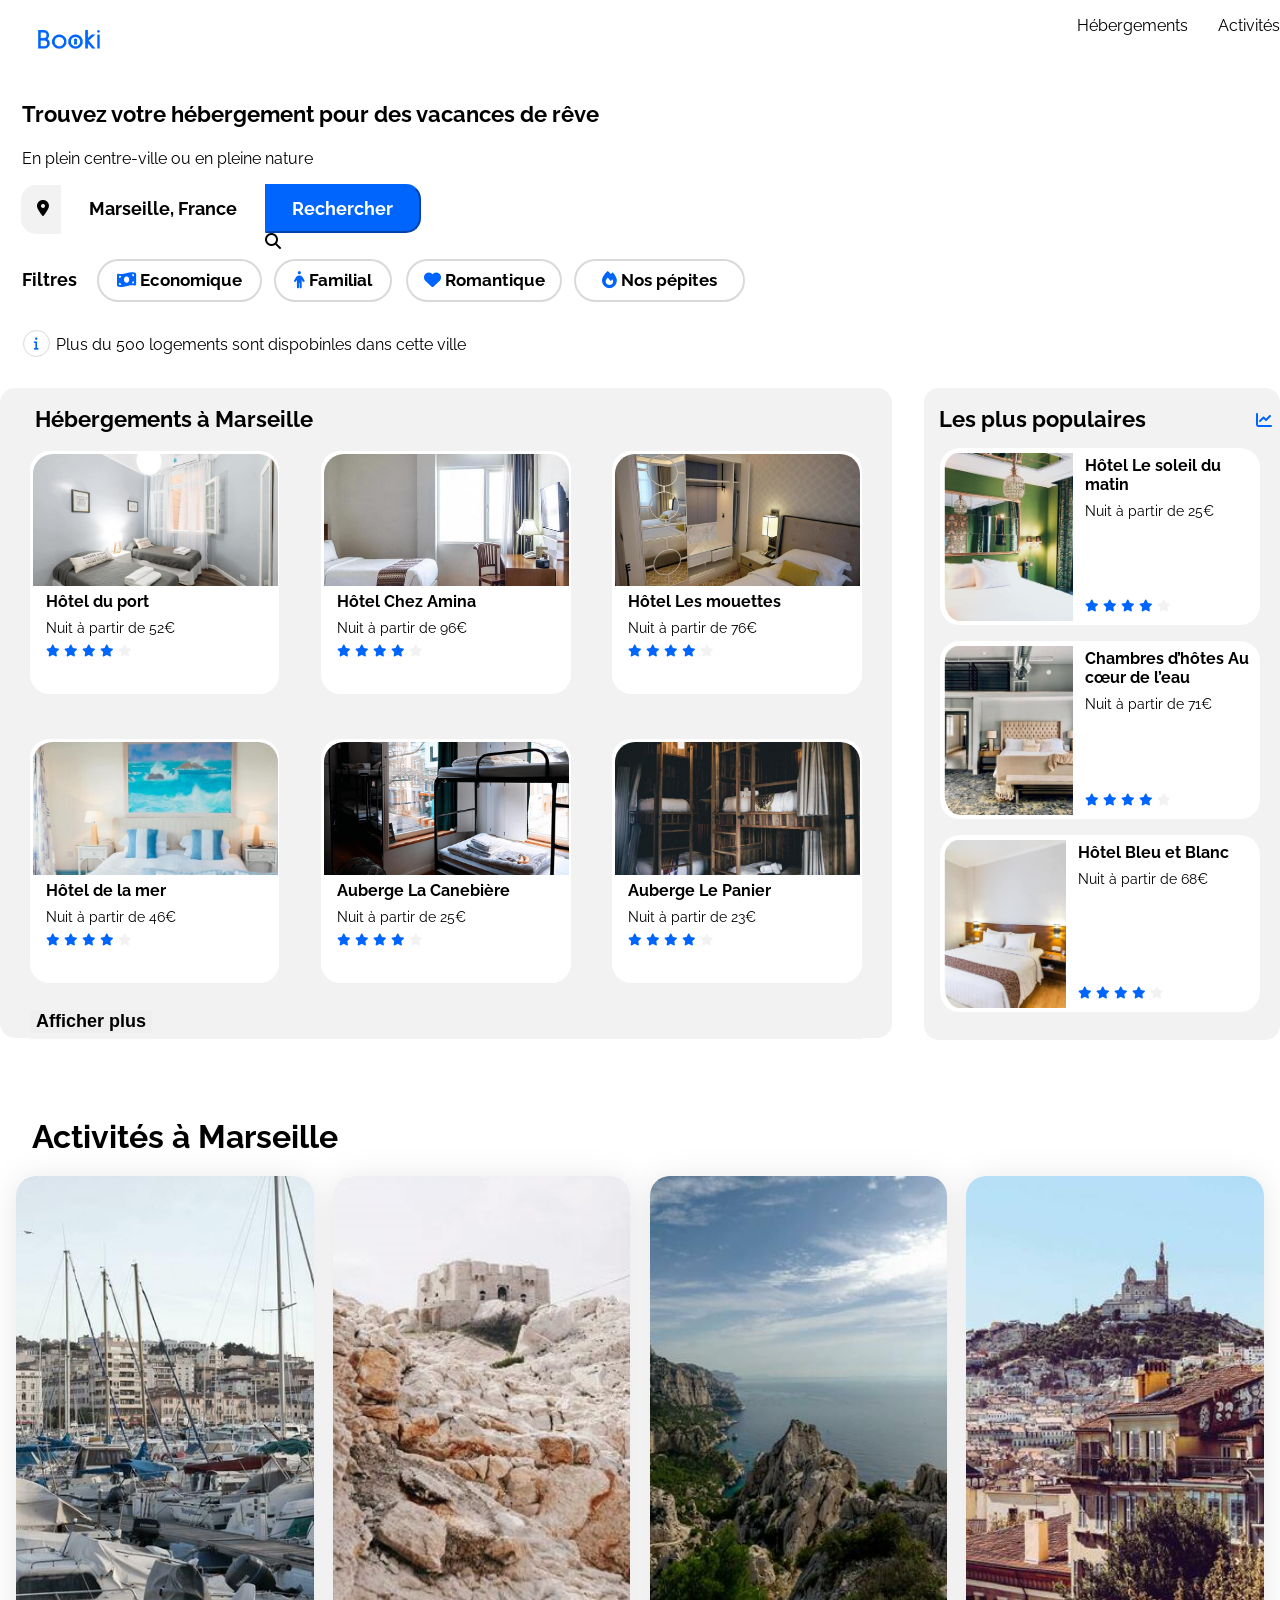
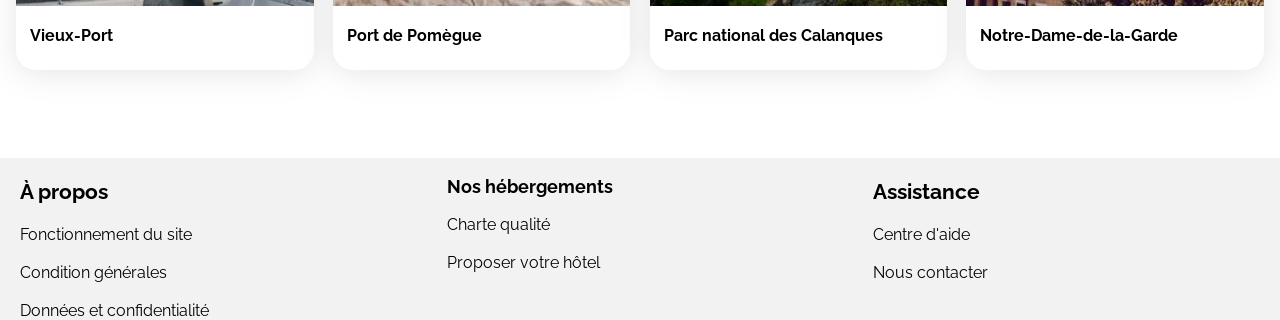
==== commit e1c10cbb: "Update index.html" ====
--- a/index.html
+++ b/index.html
@@ -1,5 +1,5 @@
 <!DOCTYPE html>
-<html lang="fr"><!--100%-->
+<html lang="fr">
     <head>
         <meta charset="UTF-8">
         <meta name="viewport" content="width=device-width, initial-scale=1.0">
@@ -22,15 +22,7 @@
                     </div>
                     <ul class="menu">
                         <li class="btn-hebergements"><a href="#hebergements">Hébergements</a> </li>
-                        <!--<a href="#hebergements">Hébergements</a>-->
                         <li class="btn-activites"><a href="#activites">Activités</a> </li>
-                        <!--<a href="#activites">Activités</a>-->
-                        <!--<div class="btn-hebergement">
-                            <input type="submit" name="submit2" class="submit2" value="Hébergement"/>
-                        </div>
-                        <div class="btn-activites">
-                            <input type="submit" name="submit3" class="submit3" value="Activités"/>
-                        </div>-->
                     </ul>
                 </div>
             </header>
@@ -46,6 +38,7 @@
                     </div>
                     <div class="button-search-desktop-2">
                         <input type="submit" name="submit" class="submit" value="Rechercher">
+                        <i class="fa-solid fa-magnifying-glass"></i>
                     </div>
                 </div>
                 <br>
@@ -61,28 +54,6 @@
                             <li class="icon4"><span class="favorite-styled-4"><i class="fa-solid fa-fire" id="f4"></i> Nos pépites</span></li>
                         </ul>
                     </div>
-                <!--<div id="filtres">
-                        <div class="filter-1">
-                            <div class="icon1">
-                                <button class="favorite-styled-1" type="button"><i class="fa-solid fa-money-bill-wave" id="f1"></i> Economique</button>
-                            </div>
-                        </div>
-                        <div class="filter-2">
-                            <div class="icon2">
-                                <button class="favorite-styled-2" type="button"><i class="fa-solid fa-person" id="f2"></i> Familial</button>
-                            </div>
-                        </div>
-                        <div class="filter-3">
-                            <div class="icon3">
-                                <button class="favorite-styled-3" type="button"><i class="fa-solid fa-heart" id="f3"></i> Romantique</button>
-                            </div>
-                        </div>
-                        <div class="filter-4">
-                            <div class="icon4">
-                                <button class="favorite-styled-4" type="button"><i class="fa-solid fa-fire" id="f4"></i> Nos pépites</button>
-                            </div>
-                        </div>
-                    </div>-->
                 </div>
                 <br>
                 <div class="infobar">
@@ -223,7 +194,8 @@
                                 </article>
                             </div>
                             <div class="affiche">
-                                <submit>Afficher plus</submit>
+                                <!--<submit>Afficher plus</submit>-->
+                                <button>Afficher plus</button>
                             </div>
                         </div>
                     </section>
@@ -233,134 +205,122 @@
                             <i class="fa-solid fa-chart-line" id="I2" aria-hidden="true"></i>
                         </div>
                         <div class="populaires-cards">
-                            <!--<a href="#">-->
-                                <article class="card">
-                                    <img src="./images/hebergements/emile-guillemot.jpg" alt="Image de la chambre d'hôtel montrant un lit">
-                                    <div class="card-content">
-                                        <div class="card-txt">
-                                            <h3 class="card-title">Hôtel Le soleil du matin</h3>
-                                            <p class="card-subtitle">Nuit à partir de 25<span class="euro">€</span></p>
-                                        </div>
-                                        <div class="card-rating">
-                                            <i class="fa-xs fa-solid fa-star" aria-hidden="true"></i>
-                                            <i class="fa-xs fa-solid fa-star" aria-hidden="true"></i>
-                                            <i class="fa-xs fa-solid fa-star" aria-hidden="true"></i>
-                                            <i class="fa-xs fa-solid fa-star" aria-hidden="true"></i>
-                                            <i class="fa-xs fa-solid fa-star neutral-star" aria-hidden="true" id="no-star7"></i>
-                                            <span class="sr-only">Note de 4 sur 5</span>
-                                        </div>
-                                    </div>
-                                </article>
-                            <!--</a>
-                            <a href="#">-->
-                                <article class="card">
-                                    <img src="./images/hebergements/aw-creative.jpg" alt="Image de la chambre d'hôtel montrant un lit">
-                                    <div class="card-content">
-                                        <div class="card-txt">
-                                            <h3 class="card-title">Chambres d’hôtes Au cœur de l’eau</h3>
-                                            <p class="card-subtitle">Nuit à partir de 71<span class="euro">€</span></p>
-                                        </div>
-                                        <div class="card-rating">
-                                            <i class="fa-xs fa-solid fa-star" aria-hidden="true"></i>
-                                            <i class="fa-xs fa-solid fa-star" aria-hidden="true"></i>
-                                            <i class="fa-xs fa-solid fa-star" aria-hidden="true"></i>
-                                            <i class="fa-xs fa-solid fa-star" aria-hidden="true"></i>
-                                            <i class="fa-xs fa-solid fa-star neutral-star" aria-hidden="true" id="no-star8"></i>
-                                            <span class="sr-only">Note de 4 sur 5</span>
-                                        </div>
-                                    </div>
-                                </article>
-                            <!--</a>
-                            <a href="#">-->
-                                <article class="card">
-                                    <img src="./images/hebergements/febrian-zakaria2.jpg" alt="Image de la chambre d'hôtel montrant un lit">
-                                    <div class="card-content">
-                                        <div class="card-txt">
-                                            <h3 class="card-title">Hôtel Bleu et Blanc</h3>
-                                            <p class="card-subtitle">Nuit à partir de 68<span class="euro">€</span></p>
-                                        </div>
-                                        <div class="card-rating">
-                                            <i class="fa-xs fa-solid fa-star" aria-hidden="true"></i>
-                                            <i class="fa-xs fa-solid fa-star" aria-hidden="true"></i>
-                                            <i class="fa-xs fa-solid fa-star" aria-hidden="true"></i>
-                                            <i class="fa-xs fa-solid fa-star" aria-hidden="true"></i>
-                                            <i class="fa-xs fa-solid fa-star neutral-star" aria-hidden="true" id="no-star9"></i>
-                                            <span class="sr-only">Note de 4 sur 5</span>
-                                        </div>
-                                    </div>
-                                </article>
-                            <!--</a>-->
+                            <article class="card">
+                                <img src="./images/hebergements/emile-guillemot.jpg" alt="Image de la chambre d'hôtel montrant un lit">
+                                <div class="card-content">
+                                    <div class="card-txt">
+                                        <h3 class="card-title">Hôtel Le soleil du matin</h3>
+                                        <p class="card-subtitle">Nuit à partir de 25<span class="euro">€</span></p>
+                                    </div>
+                                    <div class="card-rating">
+                                        <i class="fa-xs fa-solid fa-star" aria-hidden="true"></i>
+                                        <i class="fa-xs fa-solid fa-star" aria-hidden="true"></i>
+                                        <i class="fa-xs fa-solid fa-star" aria-hidden="true"></i>
+                                        <i class="fa-xs fa-solid fa-star" aria-hidden="true"></i>
+                                        <i class="fa-xs fa-solid fa-star neutral-star" aria-hidden="true" id="no-star7"></i>
+                                        <span class="sr-only">Note de 4 sur 5</span>
+                                    </div>
+                                </div>
+                            </article>
+                            <article class="card">
+                                <img src="./images/hebergements/aw-creative.jpg" alt="Image de la chambre d'hôtel montrant un lit">
+                                <div class="card-content">
+                                    <div class="card-txt">
+                                        <h3 class="card-title">Chambres d’hôtes Au cœur de l’eau</h3>
+                                        <p class="card-subtitle">Nuit à partir de 71<span class="euro">€</span></p>
+                                    </div>
+                                    <div class="card-rating">
+                                        <i class="fa-xs fa-solid fa-star" aria-hidden="true"></i>
+                                        <i class="fa-xs fa-solid fa-star" aria-hidden="true"></i>
+                                        <i class="fa-xs fa-solid fa-star" aria-hidden="true"></i>
+                                        <i class="fa-xs fa-solid fa-star" aria-hidden="true"></i>
+                                        <i class="fa-xs fa-solid fa-star neutral-star" aria-hidden="true" id="no-star8"></i>
+                                        <span class="sr-only">Note de 4 sur 5</span>
+                                    </div>
+                                </div>
+                            </article>
+                            <article class="card" id="card7">
+                                <img src="./images/hebergements/febrian-zakaria2.jpg" alt="Image de la chambre d'hôtel montrant un lit" id="img7">
+                                <div class="card-content">
+                                    <div class="card-txt">
+                                        <h3 class="card-title">Hôtel Bleu et Blanc</h3>
+                                        <p class="card-subtitle">Nuit à partir de 68<span class="euro">€</span></p>
+                                    </div>
+                                    <div class="card-rating">
+                                        <i class="fa-xs fa-solid fa-star" aria-hidden="true"></i>
+                                        <i class="fa-xs fa-solid fa-star" aria-hidden="true"></i>
+                                        <i class="fa-xs fa-solid fa-star" aria-hidden="true"></i>
+                                        <i class="fa-xs fa-solid fa-star" aria-hidden="true"></i>
+                                        <i class="fa-xs fa-solid fa-star neutral-star" aria-hidden="true" id="no-star9"></i>
+                                        <span class="sr-only">Note de 4 sur 5</span>
+                                    </div>
+                                </div>
+                            </article>
                         </div>
                     </section>
                 </div>
+                <div id="activites">
+                    <h1>Activités à Marseille</h1>
+                    <div class="frame14">
+                        <div class="card1">
+                            <img src="./images/activites/reno-laithienne.jpg" alt="" id="img1">
+                            <div class="frame16">
+                                <h3>Vieux-Port</h3>
+                            </div>
+                        </div>
+                        <div class="card2">
+                            <img src="./images/activites/paul-hermann2.jpg" alt="" id="img2">
+                            <div class="frame17">
+                                <h3>Port de Pomègue</h3>
+                            </div>
+                        </div>
+                        <div class="card3">
+                            <img src="./images/activites/kilyan-sockalingum.jpg" alt="" id="img3">
+                            <div class="frame18">
+                                <h3>Parc national des Calanques</h3>
+                            </div>
+                        </div>
+                        <div class="card4">
+                            <img src="./images/activites/florian-wehde.jpg" alt="" id="img4">
+                            <div class="frame19">
+                                <h3>Notre-Dame-de-la-Garde</h3>
+                            </div>
+                        </div>
+                    </div>
+                </div>
             </main>
-            <div id="activites">
-                <h1>Activités à Marseille</h1>
-                <div class="frame14">
-                    <div class="card1">
-                        <img src="./images/activites/reno-laithienne.jpg" alt="" id="img1">
-                        <div class="frame16">
-                            <h3>Vieux-Port</h3>
-                        </div>
-                    </div>
-                    <div class="card2">
-                        <img src="./images/activites/paul-hermann2.jpg" alt="" id="img2">
-                        <div class="frame17">
-                            <h3>Port de Pomègue</h3>
-                        </div>
-                    </div>
-                    <div class="card3">
-                        <img src="./images/activites/kilyan-sockalingum.jpg" alt="" id="img3">
-                        <div class="frame18">
-                            <h3>Parc national des Calanques</h3>
-                        </div>
-                    </div>
-                    <div class="card4">
-                        <img src="./images/activites/florian-wehde.jpg" alt="" id="img4">
-                        <div class="frame19">
-                            <h3>Notre-Dame-de-la-Garde</h3>
-                        </div>
-                    </div>
-                </div>
-            </div>
             <footer>
                 <div class="footer">
                     <div class="A-propos">
                         <h3>À propos</h3>
                         <div class="A-propos-content">
                             <div class="A-propos-txt">
-                                
                                 <span>Fonctionnement du site</span><br><br>
                                 <span>Condition générales</span><br><br>
-                                <span>Données et confidentialité</span>
-                                
+                                <span>Données et confidentialité</span> 
                             </div>
                         </div>			
                     </div>
                     <div class="Nos-hébergements">
                         <h3>Nos hébergements</h3>
-					    <div class="Nos-hebergements-content">
-						    <div class="Nos-hebregements-txt">
-
-							    <span>Charte qualité</span><br><br>
-							    <span>Proposer votre hôtel</span>
-
-						    </div>
-					    </div>
+			<div class="Nos-hebergements-content">
+			  <div class="Nos-hebregements-txt">
+				 <span>Charte qualité</span><br><br>
+				 <span>Proposer votre hôtel</span>
+			   </div>
+			</div>
                     </div>
                     <div class="Assistance">
                         <h3>Assistance</h3>
-					    <div class="Assistance-content">
-						    <div class="Assistance-txt">
-					
-							    <span>Centre d'aide</span><br><br>
-							    <span>Nous contacter</span>
-
-						    </div>
-					    </div>
+			 <div class="Assistance-content">
+				<div class="Assistance-txt">
+					 <span>Centre d'aide</span><br><br>
+					<span>Nous contacter</span>
+				</div>
+			</div>
                     </div>
                 </div>
             </footer>
         </div>
     </body>
-</html>+</html>
--- a/css/style.css
+++ b/css/style.css
@@ -18,7 +18,7 @@
   display:flex;
   align-items: center;
   justify-content: center;
-  margin-left: -2.5em;
+  /*margin-left: -2.5em;*/
 }
 
 .menu{
@@ -99,12 +99,16 @@
   font-weight: 700;
   font-size: 22px;
   font-family: raleway;
+
+  margin-left: 1em;
 }
 
 #p4{
   font-family: raleway;
   font-size: 16px;
   font-weight: 400;
+
+  margin-left: 1.4em;
 }
 
 .search-bar{
@@ -114,6 +118,7 @@
   border: 1px;
   display:flex;
   align-items: baseline;
+  margin-left: 1.3em;
 }
 
 .group15{
@@ -166,6 +171,7 @@
   Height:50px;
   Gap:15px;
   display:flex;
+  margin-left: 1.5em;
 }
 
 .filter-0{
@@ -331,6 +337,7 @@
   display:flex;
   border-color: red;
   border: 10px;
+  margin-left: 0.8em;
 }
 
 .icon5{
@@ -366,12 +373,16 @@
   width: 100%;
   height: 650px;
   display:flex;
+
+  /*margin-right: 1em;
+  margin-left: 1em;*/
 }
 
 #hebergements{
   background-color: #F2F2F2;
   width:70%;
   margin-right: 1em;
+  /*margin-left: 1em;*/
   border-radius: 15px;
   padding-right: 30px;
   padding-left: 30px;
@@ -614,6 +625,13 @@
   font-weight: 700;
 }
 
+button{
+    border: none;
+    font-size: 18px;
+    text-align: center;
+    font-weight: bold;
+}
+
 .texte1{
   width: 100%;
   height: 100%;
@@ -649,7 +667,7 @@
   background-color: #F2F2F2;
   width: 100%;
   height: 91%;
-  margin-right: 1em;
+  /*margin-right: 1em;*/
   margin-top: 0.5em;
   border-radius: 15px;
 }
@@ -667,8 +685,12 @@
 
 .populaires-cards .card img{
   width: 40%;
-  height: 100%;
+  height: 95%;
   object-fit: cover;
+  padding-left: 0.3em;
+  padding-top: 0.3em;
+  border-top-left-radius: 20px;
+  border-bottom-left-radius: 20px;
 }
 
 .populaires-cards .card-content{
@@ -731,6 +753,7 @@
 #activites h1{
   padding-left: 1em;
 }
+
 #activites .frame14{
   /*background-color: blue;*/
   background-color: white;
@@ -755,7 +778,16 @@
   /*background-color: #FFFFFF;*/
   width: 314px;
   padding-left: 1em;
-}
+
+  font-family: raleway;
+  font-weight: 500;
+  font-size: 14px;
+}
+
+/*.frame16 h3{
+    font-size: 15px;
+    font-weight: 600;
+}*/
 
 #activites .card1 #img1{
   /*width: 330px;*/
@@ -763,6 +795,7 @@
   height: 87%;
   border-top-left-radius: 20px;
   border-top-right-radius: 20px;
+  object-fit: cover;
 }
 
 #activites .card2{
@@ -782,13 +815,23 @@
   height: 87%;
   border-top-left-radius: 20px;
   border-top-right-radius: 20px;
+  object-fit: cover;
 }
 
 .frame17{
   /*background-color: #ffffff;*/
   width: 314px;
   padding-left: 1em;
-}
+
+  font-family: raleway;
+  font-weight: 500;
+  font-size: 14px;
+}
+
+/*.frame17 h3{
+    font-size: 15px;
+    font-weight: 600;
+}*/
 
 #activites .card3{
   /*background-color: orange;*/
@@ -807,14 +850,25 @@
   height: 87%;
   border-top-left-radius: 20px;
   border-top-right-radius: 20px;
+  object-fit: cover;
 }
 
 .frame18{
   /*background-color: white;*/
   /*background-color: #ffffff;*/
   width: 314px;
+  /*width: 100%;*/
   padding-left: 1em;
-}
+
+  font-family: raleway;
+  font-weight: 500;
+  font-size: 14px;
+}
+
+/*.frame18 h3{
+    font-size: 15px;
+    font-weight: 600;
+}*/
 
 #activites .card4{
   /*background-color: violet;*/
@@ -833,13 +887,24 @@
   height: 87%;
   border-top-left-radius: 20px;
   border-top-right-radius: 20px;
+  object-fit: cover;
 }
 
 .frame19{
   /*background-color: white;*/
   width: 314px;
+  /*width: 80%;*/
   padding-left: 1em;
-}
+
+  font-family: raleway;
+  font-weight: 500;
+  font-size: 14px;
+}
+
+/*.frame19 h3{
+    font-size: 15px;
+    font-weight: 600;
+}*/
 
 
 .footer{
@@ -1063,7 +1128,7 @@
       
 .search{
   background-color: white;
-  color: #0065FC;
+  color: black;
   width: 171px;
   height: 44px;
   text-align: center;
@@ -1091,7 +1156,8 @@
 }
       
 .filter-bar{
-  Width:758px;
+  /*Width:758px;*/
+  width: 100%;
   Height:50px;
   Gap:15px;
   display:flex;
@@ -1099,9 +1165,18 @@
 
   /*background-color: brown;*/
 }
+
+.menu-2{
+    display: flex;
+    /*width: 704px;*/
+    width: 90%;
+    height: 50px;
+    margin-top: 0.5em;
+}
       
 .filter-0{
-  width:50px;
+  /*width:50px;*/
+  width: 10%;
   height:50px;
   display:flex;
   justify-content: center;
@@ -1156,13 +1231,14 @@
     border-color: #D9D9D9;
 }
 
-/*.infobar{
-    background-color: cadetblue;
-}*/
+.infobar{
+    /*background-color: cadetblue;*/
+    margin-left: 0em;
+}
 
 .hebergements-and-populaires{
   width: 94%;
-  height: 950px;
+  /*height: 950px;*/
   display:flex;
   align-content: space-between;
   flex-wrap: nowrap;
@@ -1173,8 +1249,9 @@
   background-color: #F2F2F2;
   width:90%;
   /*height: 66.86714051394204%;*/
-  height: 66.94033935413246%;
+  /*height: 66.94033935413246%;*/
   /*margin-right: 1em;*/
+  height: 85%;
   border-radius: 15px;
   padding-right: 30px;
   padding-left: 30px;
@@ -1206,7 +1283,8 @@
 .hebergements-cards{
   background-color: #F2F2F2;
   width: 100%;
-  height:91%;
+  /*height:91%;*/
+  height: 75%;
 }
       
 .section-title{
@@ -1218,29 +1296,33 @@
       
 .hebergements-cards-1{
   background-color: #F2F2F2;
-  width: 100%;
-  height:45.75%;
+  /*background-color: blue;*/
+  width: 100%;
+  /*height:45.75%;*/
   justify-content: space-between;
   display:flex;
 }
       
 .hebergements-cards-2{
   background-color: #F2F2F2;
-  width: 100%;
-  height:45.75%;
+  /*background-color: orange;*/
+  width: 100%;
+  /*height:45.75%;*/
   justify-content: space-between;
   display:flex;
 }
       
 .hebergements-cards .card{
   background-color: #FFFFFF;
+  /*background-color: red;*/
   width: 30%;
-  height: 90%;
+  height: 80%;
   border-radius: 20px;
 }
       
 .hebergements-cards .card-content{
   background-color: white;
+  /*background-color: green;*/
   width: 100%;
   height:100%;
   border-radius: 20px;
@@ -1248,23 +1330,26 @@
       
 .hebergements-cards .card-img{
   width: 100%;
-  height:59.83112183353438%;
+  /*height:59.83112183353438%;*/
+  height: 50%;
   border-top-left-radius: 20px;
   border-top-right-radius: 20px;
 }
       
 .card-img img{
-  width: 98%;
+  width: 97%;
   height: 99%;
   border-top-left-radius: 20px;
   border-top-right-radius: 20px;
   margin-left: 0.2em;
   margin-top: 0.2em;
+  margin-right: 0.2em;
   object-fit: cover;
 }
       
 .hebergements-cards .card-txt{
-  width: 100%;
+  width: 90%;
+  /*background-color: yellow;*/
   margin-left: 1em;
   margin-top: 0.5em;
 }
@@ -1311,8 +1396,17 @@
   font-family: raleway;
   font-size: 18px;
   font-weight: 700;
-}
-      
+
+  margin-top: 1em;
+}
+      
+button{
+    border: none;
+    font-size: 18px;
+    text-align: center;
+    font-weight: bold;
+}
+
 .populaires-title{
   background-color: #F2F2F2;
   width:100%;
@@ -1357,7 +1451,7 @@
   background-color: #FFFFFF;
   /*background-color: red;*/
   /*width: 100%;*/
-  height: 120%;
+  height: 110%;
   display: flex;
   margin-bottom: 1em;
   margin-left: 1em;
@@ -1379,6 +1473,7 @@
   font-size: 16px;
 
   /*margin-top: 10em;*/
+  margin-top: 20em;
   margin-left: 3em;
 }
       
@@ -1573,16 +1668,17 @@
 @media only screen and (min-width: 365px) and (max-width: 767px) {
 
   body{
-    background-color: yellow;
-    /* background-color: white; */
-    width: 767px;
+    /*background-color: yellow;*/
+    background-color: white;
+    max-width: 767px;
     margin: 0px auto;
     padding-right: 0px;
   }
 
   .reservia{
-    /* background-color: white; */
-    background-color: orange;
+    background-color: white;
+    /*background-color: green;*/
+    /*background-color: orange;*/
     /* width: 121%; */
     height: 115px;
     display: flex;
@@ -1590,8 +1686,9 @@
   }
 
   .logo{
-      /*background-color: white;*/
-      background-color: red;
+      background-color: white;
+      /*background-color: yellow;*/
+      /*background-color: red;*/
       /*width: 161.09px;*/
       width: 32.26666666666667%;
       height:68.69565217391304%;
@@ -1601,12 +1698,13 @@
       /*margin-left: -0.5em;
       margin-top: 1.5em;*/
       /*margin-left: 23em;*/
-      margin-left: 16em;
+      /*margin-left: 16em;*/
+      margin-left: 33%;
   }
 
   .menu{
-    /*background-color: white;*/
-    background-color: green;
+    background-color: white;
+    /*background-color: green;*/
     width: 100%;
     height: 31.30434782608696%;
     display: flex;
@@ -1617,6 +1715,8 @@
     /*margin-right: -6em;*/
     /*margin-left: 3em;*/
     padding-left: 0em;
+
+    text-align: center;
   }
 
   #booki{
@@ -1625,8 +1725,8 @@
   }
 
   .btn-hebergements{
-    /*background-color: white;*/
-    background-color: violet;
+    background-color: white;
+    /*background-color: violet;*/
     border: hidden;
     /* padding-right: 15px; */
     color: black;
@@ -1641,8 +1741,8 @@
   }
 
   .btn-activites{
-    /*background-color: white;*/
-    background-color: grey;
+    background-color: white;
+    /*background-color: grey;*/
     border: hidden;
     /* padding-left: 15px; */
     padding-left: 0em;
@@ -1713,8 +1813,9 @@
   }
 
   .search-bar{
-      /*width: 89.3333333333333%;*/
-      width: 100%;
+      /*width: 89.3333333333333%;
+      width: 100%;*/
+      width: 90%;
       height: 11.34259259259259%;
       border-radius: 15px;
       border: 1px;
@@ -1755,6 +1856,8 @@
 
   .button-search-desktop-2{
     background-color: white;
+    /*background-image: url("/css/Rechercher.PNG");*/
+    /*background-image: url(Booki.png);*/
   }
 
   .search::placeholder{
@@ -1766,21 +1869,26 @@
 
   .submit{
       background-color: #0065FC;
+      /*background-color: white;*/
       width: 49px;
       height: 49px;
       border-radius: 15px 13px 15px 16px;
-      color:#0065FC;
-      border-color: #0065FC;
+      /*color:#0065FC;*/
+      color:black;
+      /*border-color: #0065FC;*/
       font-family: raleway;
       font-weight: 700;
       font-size: 18px;
       text-align: center;
 
-      background-image: url();
+      background-image: url(Rechercher2.PNG);
+      background-size: cover;
+      position:center;
   }
 
   .filter-bar{
-    max-width: 767px;
+    /*max-width: 767px;*/
+    width: 97%;
     Height: 50%;
     Gap: 15px;
     display: flex;
@@ -1812,7 +1920,7 @@
   }
 
   .menu-2{
-    background-color: aqua;
+    /*background-color: aqua;*/
     width: 100%;
     height: 150px;
     display: grid;
@@ -1820,17 +1928,18 @@
     grid-gap: 0px;
     grid-auto-rows: minmax(75px, auto);
     margin-bottom: 10em;
-    margin-left: 2.23em;
-    margin-left: -1.3em;
+    /*margin-left: 2.23em;
+    margin-left: -1.3em;*/
+    margin-left: 0.1em;
   }
 
   .icon1{
       background-color: white;
-      width:200px;
+      width: 90%;
       height:30px;
       border-radius: 1000px;
       /*border-color: #D9D9D9;*/
-      margin-right: 1em;
+      margin-right: 0em;
   }
 
   .favorite-styled-1{
@@ -1850,22 +1959,24 @@
 
   .icon2{
       background-color: white;
-      width:100px;
+      width: 90%;
       height:30px;
       border-radius: 1000px;
       border-color: #D9D9D9;
-      margin-right: 2em;
+      margin-right: 0em;
   }
 
   .favorite-styled-2{
       background-color: white;
-      width:114px;
+      width:100%;
       height:30px;
       border-radius: 1000px;
       font-weight: 700;
       font-size: 17px;
       font-family: raleway;
       border-color: #D9D9D9;
+
+      justify-content: start;
   }
   
   #f2{
@@ -1874,11 +1985,11 @@
 
   .icon3{
       background-color: white;
-      width:200px;
+      width: 90%;
       height:30px;
       border-radius: 1000px;
       border-color: #D9D9D9;
-      margin-right: 1em;
+      margin-right: 0em;
   }
 
   .favorite-styled-3{
@@ -1898,7 +2009,7 @@
   
   .favorite-styled-4{
       background-color: white;
-      width:167px;
+      width:100%;
       height:30px;
       border-radius: 1000px;
       font-weight: 700;
@@ -1909,8 +2020,8 @@
   
   .icon4{
       background-color: white;
-      width:100%;
-      height:100%;
+      width: 90%;
+      height: 50px;
       border-radius: 1000px;
       border-color: #D9D9D9;
   }
@@ -1920,54 +2031,64 @@
   }
 
   .infobar{
-    background-color: red;
+    /*background-color: red;*/
     display: flex;
-    border-color: red;
+    /*border-color: red;*/
     border: 10px;
-    margin-top: 5em;
+    /*margin-top: 5em;
     margin-left: 1em;
     /*margin-left: -2em;
     justify-content: center;*/
+    margin-top: 5em;
+    margin-left: 0em;
+    padding-left: 1em;
+    width: 94%;
   }
 
   .hebergements-and-populaires{
-      width: 100%;
-      height: 750px;
+    width: 100%;
+    height: 750px;
+    display: grid;
+    grid-template-columns: repeat(1, 1fr);
+    grid-gap: 0px;
+    grid-auto-rows: minmax(100px, auto);
+    margin-bottom: 35em;
+    margin-left: 0em;
+    margin-right: 0em;
+  }
+
+  #hebergements{
+      background-color: white;
+      width:100%;
+      height: 1200px;
+      margin-right: 0em;
+      margin-left: 0em;
+      margin-top: 10em;
+      border-radius: 0px;
+      /*padding-right: 30px;
+      padding-left: 30px;*/
+      padding-right: 0px;
+      padding-left: 0px;
 
       display: grid;
       grid-template-columns: repeat(1, 1fr);
       grid-gap: 0px;
       grid-auto-rows: minmax(100px, auto);
 
-    margin-bottom: 35em;
-  }
-
-  #hebergements{
-      background-color: #F2F2F2;
-      width:100%;
-      height: 1200px;
-      margin-right: 1em;
-  margin-top: 10em;
-      border-radius: 15px;
-      padding-right: 30px;
-      padding-left: 30px;
-
-      display: grid;
-      grid-template-columns: repeat(1, 1fr);
-      grid-gap: 0px;
-      grid-auto-rows: minmax(100px, auto);
-
       order:2;
   }
 
+  #hebergements h2{
+    margin-left: 1em;
+  }
+
   .populaires{
-      background-color: #F2F2F2;
-      width: 100%;
-      /*margin-left: 1em;*/
-  
-      border-radius: 15px;
-
-      order: 1;
+    background-color: #F2F2F2;
+    width: 100%;
+    height: 543px;
+    margin-left: 0em;
+    border-radius: 0px;
+    order: 1;
   }
   
   .populaires-title{
@@ -1982,11 +2103,15 @@
 }
 
 .populaires-cards{
-    /*background-color: #F2F2F2;*/
-    background-color: #0065FC;
-    width: 100%;
-    height: 100%;
-    margin-right: 1em;
+    background-color: #F2F2F2;
+    /*background-color: #0065FC;*/
+    /*width: 100%;*/
+    width: 95%;
+    /*height: 100%;*/
+    height: 84%;
+    /*margin-right: 1em;*/
+    margin-right: 0em;
+    margin-left: 1em;
     margin-top: 0.5em;
     border-radius: 15px;
 
@@ -1999,27 +2124,56 @@
 }
 
 .populaires-cards .card{
-    /*background-color: #FFFFFF;*/
-    background-color: red;
+    background-color: #FFFFFF;
+    /*background-color: red;*/
     width: 100%;
     height: 100%;
     display: flex;
     margin-bottom: 1em;
     margin-left: 0em;
-    margin-right: 2em;
+    /* margin-right: 2em; */
     border-radius: 20px;
     overflow: hidden;
 }
 
 .populaires-cards .card img{
-    width: 15%;
+    width: 27%;
     height: 100%;
     object-fit: cover;
 }
 
+/*#card7{
+    height: 70%;
+}*/
+
+/*#img7{
+    height: 70%;
+    object-fit: cover;
+}*/
+
+.populaires-cards .card-txt{
+    width: 100%;
+    height: 50%;
+    color: black;
+    /*margin-top: 0.5em;*/
+}
+  
+.populaires-cards .card-rating{
+    width: 100%;
+    height: 20%;
+    color: #0065FC;
+}
+
+button{
+    border: none;
+    font-size: 18px;
+    text-align: center;
+    font-weight: bold;
+}
+
 .hebergements-cards{
-    /*background-color: #F2F2F2;*/
-    background-color: orangered;
+    background-color: white;
+    /*background-color: orangered;*/
     width: 100%;
     height:250%;
 
@@ -2027,8 +2181,8 @@
   }
 
 .hebergements-cards-1{
-    /*background-color: #F2F2F2;*/
-    background-color: darkred;
+    background-color: white;
+    /*background-color: darkred;*/
     width: 100%;
     height:50%;
     justify-content: space-between;
@@ -2041,8 +2195,8 @@
 }
 
 .hebergements-cards-2{
-    /*background-color: #F2F2F2;*/
-    background-color: green;
+    background-color: white;
+    /*background-color: green;*/
     width: 100%;
     height:50%;
     justify-content: space-between;
@@ -2057,17 +2211,23 @@
 }
 
 .hebergements-cards .card{
-    /*background-color: #FFFFFF;*/
-    background-color: fuchsia;
-    width: 100%;
-    height: 90%;
+    background-color: #FFFFFF;
+    /*background-color: fuchsia;*/
+    width: 95%;
+    height: 82%;
     border-radius: 20px;
 
     margin-bottom: 1em;
+
+    margin-left: 2.5%;
+
+    filter: drop-shadow(0px 3px 15px rgba(0, 0, 0, 0.1));
+
   }
 
   .hebergements-cards .card-content{
-    /*background-color: white;*/
+    background-color: white;
+    /*background-color: darksalmon;*/
     width: 100%;
     height:100%;
     border-radius: 20px;
@@ -2075,14 +2235,14 @@
 
   .hebergements-cards .card-img{
     width: 100%;
-    height:59.83112183353438%;
-    /*height: 100%;*/
+    /*height:59.83112183353438%;*/
+    height: 65%;
     border-top-left-radius: 20px;
     border-top-right-radius: 20px;
 }
 
 .hebergements-cards .card-txt{
-    width: 100%;
+    width: 90%;
     margin-left: 1em;
     margin-top: 0.5em;
   }
@@ -2104,19 +2264,29 @@
     margin-top: -0.5em;
     color: #0065FC
   }
+  .affiche{
+    background-color: white;
+    /*background-color: red;*/
+    height: 1%;
+    margin-left: 1em;
+  }
+
+  /*.affiche submit{
+    margin-left: 1em;
+  }*/
 
 #activites{
-    background-color: lightcoral;
-    /*background-color: white;*/
-    width: 90%;
-    height: 100%;
+    /*background-color: lightcoral;*/
+    background-color: white;
+    /*width: 90%;*/
+    height: 50%;
     font-family: raleway;
     font-weight: 700;
     font-size: 16px;
   
     /*margin-top: 45em;*/
-    margin-left: 3em;
-    margin-bottom: 30em;
+    /*margin-left: 3em;*/
+    /*margin-bottom: -1em;*/
 
     display: grid;
     grid-template-columns: repeat(1, 1fr);
@@ -2125,11 +2295,226 @@
 
   #activites h1{
     padding-left: 1em;
-    margin-top:85em;
-  }
-
- 
-
-}
-/ Extra large devices (large laptops and desktops, 1200px and up) /
-@media only screen and (min-width: 1200px) {...}+    margin-top:71em;
+  }
+
+  #activites .frame14{
+    /*background-color: indigo;*/
+    background-color: white;
+    width: 100%;
+    /*height: 78.53%;*/
+    height: 90%;
+    justify-content: space-between;
+    
+    display: grid;
+    grid-template-columns: repeat(1, 1fr);
+    grid-gap: 0px;
+    grid-auto-rows: minmax(100px, auto);
+  }
+
+  #activites .card1{
+    /*background-color: red;*/
+    background-color: #ffffff;
+    width: 95%;
+    /*height: 100%;*/
+    height: 85%;
+    margin-right: 0.5em;
+    /*margin-left: 1em;*/
+    border-radius: 20px;
+    filter: drop-shadow(0px 3px 15px rgba(0, 0, 0, 0.1));
+  }
+
+  .frame16{
+    background-color: #FFFFFF;
+    /*width: 314px;*/
+    width: 90%;
+    /*background-color: red;*/
+    height: 10%;
+    /*padding-left: 1em;*/
+  }
+
+  #activites .card1 #img1{
+    /*width: 330px;*/
+    width: 100%;
+    /*height: 174.5454545454545px;*/
+    /*height: 67%;*/
+    height: 87%;
+    border-top-left-radius: 20px;
+    border-top-right-radius: 20px;
+    object-fit: cover;
+    object-position: center;
+  }
+
+  #activites .card1 h3{
+    margin-top: -0.01em;
+  }
+
+  #activites .card2{
+    /*background-color: green;*/
+    background-color: #ffffff;
+      width: 95%;
+      /*height: 100%;*/
+      /*margin-right: 0.5em;*/
+      margin-left: 1em;
+      /*margin-top: 1em;*/
+      border-radius: 20px;
+      filter: drop-shadow(0px 3px 15px rgba(0, 0, 0, 0.1));
+    }
+    
+    .frame17{
+      background-color: #ffffff;
+      /*width: 314px;*/
+      width: 90%;
+      height: 10%;
+      margin-top: -1em;
+      /*background-color: red;*/
+      /*padding-left: 1em;*/
+    }
+
+    #activites .card2 #img2{
+        /*width: 330px;*/
+        width: 100%;
+        /*height: 67%;*/
+        height: 87%;
+        /*height: 174.5454545454545px;*/
+        border-top-left-radius: 20px;
+        border-top-right-radius: 20px;
+        object-fit: cover;
+        object-position: top;
+      }
+
+    #activites .card3{
+        /*background-color: orange;*/
+        background-color: #ffffff;
+        width: 95%;
+        /*height: 100%;*/
+        margin-right: 0.5em;
+        margin-left: 1em;
+        /*margin-top: 2em;*/
+        border-radius: 20px;
+        filter: drop-shadow(0px 3px 15px rgba(0, 0, 0, 0.1));
+    }
+
+    .frame18{
+        /*background-color: white;*/
+        background-color: #ffffff;
+        /*background-color: red;*/
+        width: 90%;
+        margin-top: -1em;
+        border-radius: 20px;
+    }
+
+    #activites .card3 #img3{
+        width: 100%;
+        /*width: 330px;*/
+        /*height: 67%;*/
+        height: 87%;
+        /*height: 174.5454545454545px;*/
+        border-top-left-radius: 20px;
+        border-top-right-radius: 20px;
+        object-fit: cover;
+        object-position: center;
+    }
+
+    #activites .card4{
+        /*background-color: violet;*/
+        background-color: #FFFFFF;
+        width: 95%;
+        /*height: 100%;*/
+        /*margin-right: 1em;*/
+        margin-left: 1em;
+        /*margin-top: 3em;*/
+        border-radius: 20px;
+        filter: drop-shadow(0px 3px 15px rgba(0, 0, 0, 0.1));
+    }
+
+    .frame19{
+        background-color: white;
+        /*width: 314px;*/
+        /*padding-left: 1em;*/
+        margin-top: -1em;
+        /*background-color: red;*/
+        width: 90%;
+        border-radius: 20px;
+    }
+
+    #activites .card4 #img4{
+        width: 100%;
+        /*width: 330px;*/
+        /*height: 67%;*/
+        height: 87%;
+        /*height: 174.5454545454545px;*/
+        border-top-left-radius: 20px;
+        border-top-right-radius: 20px;
+        object-fit: cover;
+        object-position: center;
+    }
+
+    .footer{
+        width: 100%;
+        background-color: #F2F2F2;
+        /*background-color: orange;*/
+        justify-content: space-between;
+        font-family: raleway;
+        /*margin-top: 0em;*/
+        margin-top: -6.5em;
+        /*margin-left: 1.2em;*/
+
+        display: grid;
+      grid-template-columns: repeat(1, 1fr);
+      grid-gap: 0px;
+      grid-auto-rows: minmax(100px, auto);
+    }
+
+    .A-propos{
+        background-color: #F2F2F2;
+        /*background-color: orange;*/
+        /*width: 31.16883116883117%;*/
+        width: 100%;
+        padding-left: 20px;
+        font-weight: 700;
+        font-size: 18px;
+    }
+
+    .A-propos-txt{
+        font-weight: 400;
+        font-size: 16px;
+    }
+
+    .Nos-hébergements{
+        background-color: #F2F2F2;
+        /*background-color: orange;*/
+        /*width: 31.16883116883117%;*/
+        width: 100%;
+        padding-left: 20px;
+
+        margin-top: 2em;
+    }
+
+    .Nos-hébergements h3{
+        font-weight: 700;
+        font-size: 18px;
+      }
+
+    .Nos-hebergements-txt{
+        font-weight: 400;
+        font-size: 16px;
+    }
+
+    .Assistance{
+        background-color: #F2F2F2;
+        /*background-color: orange;*/
+        /*width: 31.16883116883117%;*/
+        width: 100%;
+        padding-left: 20px;
+        font-weight: 700;
+        font-size: 18px;
+
+        margin-top: 2em;
+    }
+
+    .Assistance-txt{
+        font-weight: 400;
+        font-size: 16px;
+    }
+}
